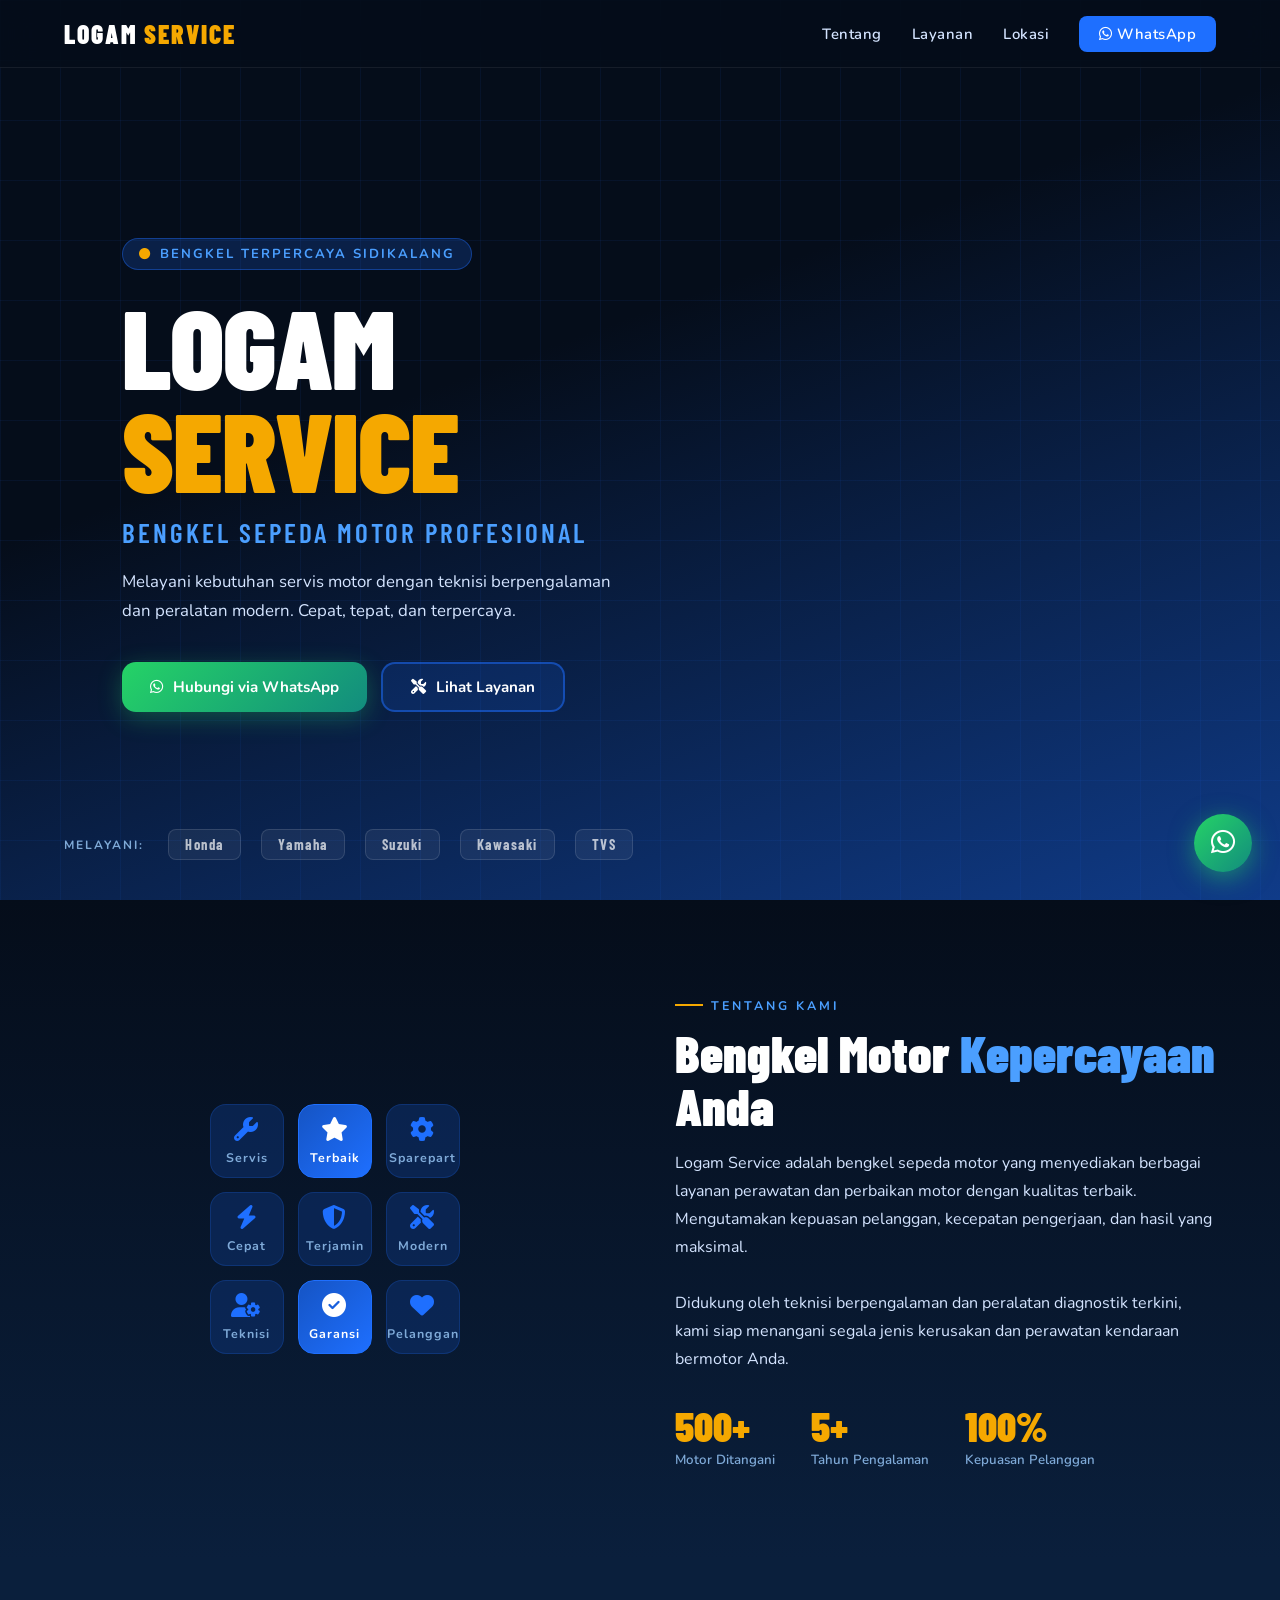
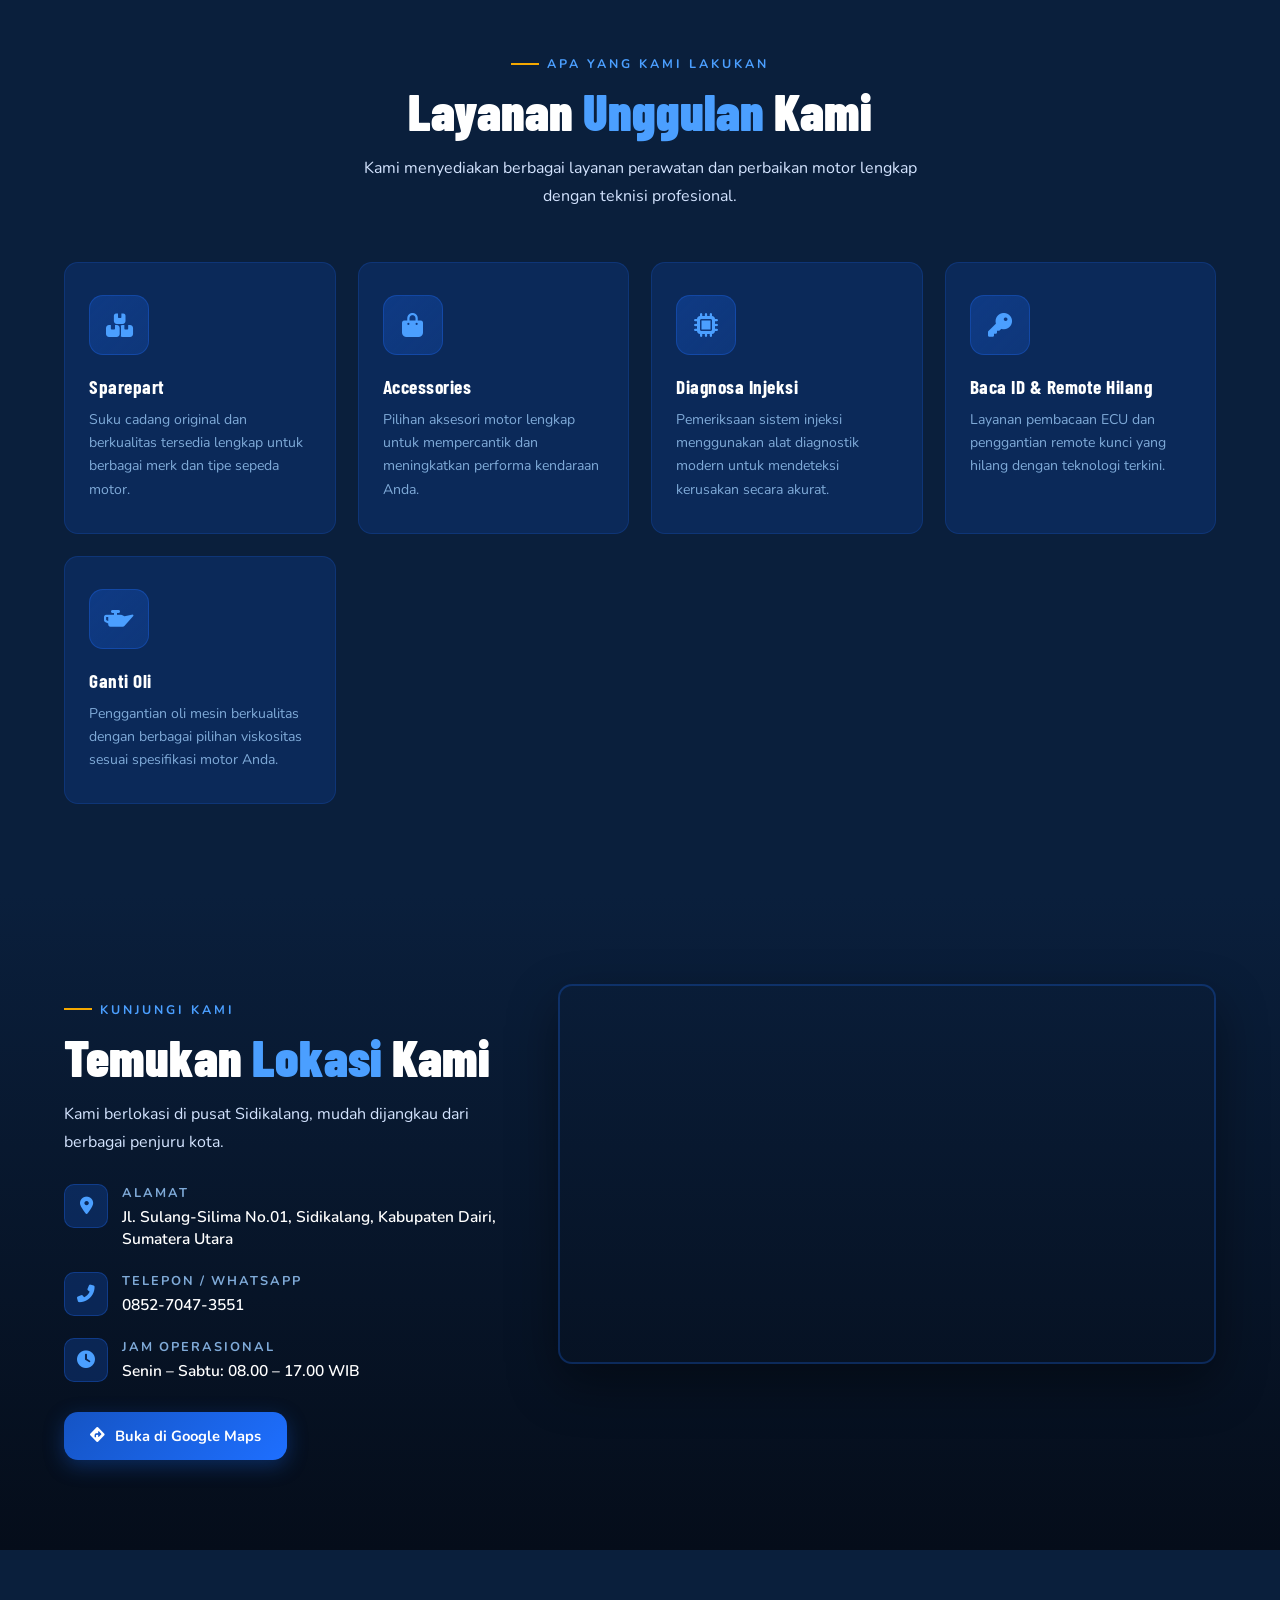
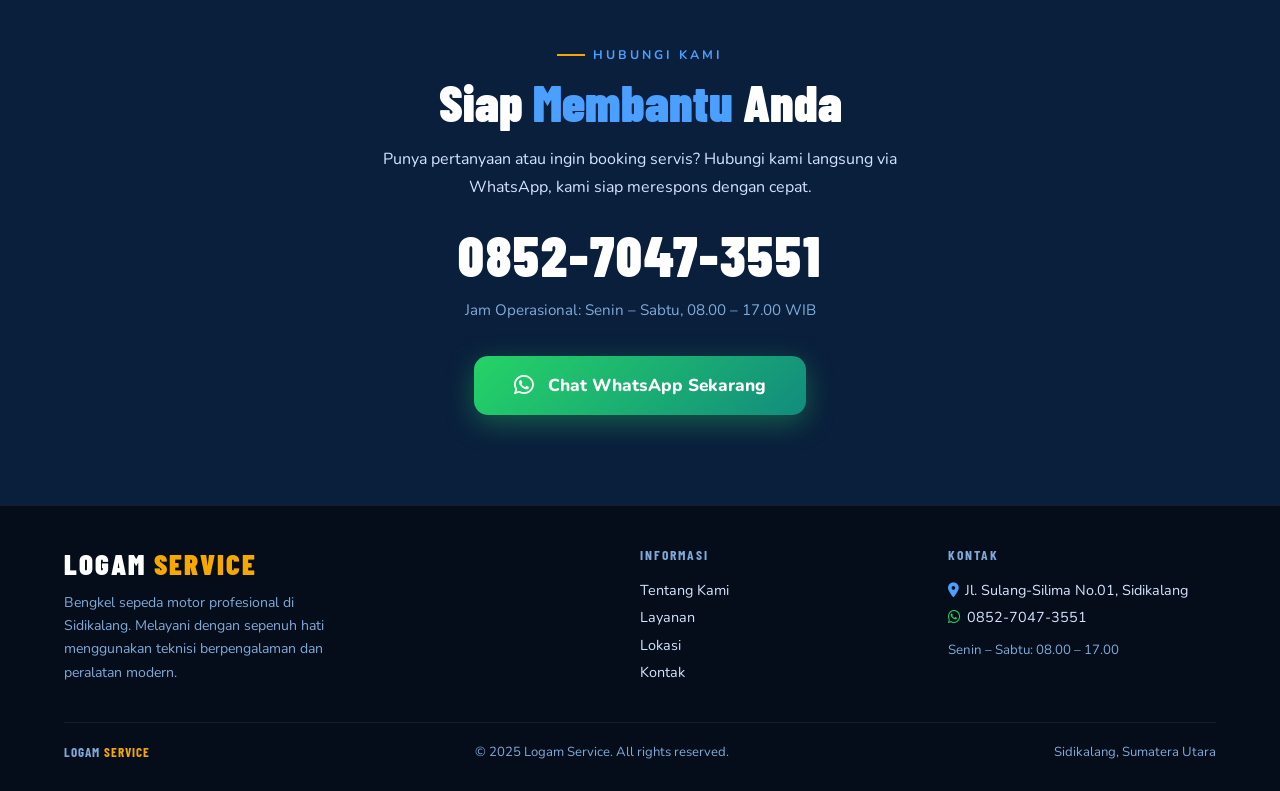
==== logam-service.html @ f6342c11 "first commit" ====
<!DOCTYPE html>
<html lang="id">
<head>
  <meta charset="UTF-8" />
  <meta name="viewport" content="width=device-width, initial-scale=1.0" />
  <title>Logam Service – Bengkel Sepeda Motor Profesional</title>
  <meta name="description" content="Logam Service – Bengkel sepeda motor profesional di Sidikalang. Melayani servis, ganti oli, diagnosa injeksi, dan lebih. Hubungi 0852-7047-3551." />
  <link rel="preconnect" href="https://fonts.googleapis.com" />
  <link href="https://fonts.googleapis.com/css2?family=Barlow+Condensed:wght@400;600;700;900&family=Nunito:wght@400;500;600;700&display=swap" rel="stylesheet" />
  <link rel="stylesheet" href="https://cdnjs.cloudflare.com/ajax/libs/font-awesome/6.5.0/css/all.min.css" />
  <style>
    :root {
      --blue-darkest: #050d1a;
      --blue-dark:    #0a1f3c;
      --blue-mid:     #0d3272;
      --blue-core:    #1554c4;
      --blue-vivid:   #1e6fff;
      --blue-light:   #4b9fff;
      --blue-pale:    #d0e8ff;
      --accent:       #f5a800;
      --white:        #ffffff;
      --text-body:    #d4e4ff;
      --text-muted:   #7faad8;
      --card-bg:      rgba(13,50,114,0.55);
      --radius:       14px;
      --trans:        0.35s cubic-bezier(.4,0,.2,1);
    }

    *, *::before, *::after { box-sizing: border-box; margin: 0; padding: 0; }

    html { scroll-behavior: smooth; }

    body {
      font-family: 'Nunito', sans-serif;
      background: var(--blue-darkest);
      color: var(--white);
      overflow-x: hidden;
    }

    /* ── LOADING ── */
    #loader {
      position: fixed; inset: 0; z-index: 9999;
      background: var(--blue-darkest);
      display: flex; flex-direction: column; align-items: center; justify-content: center;
      gap: 18px;
      transition: opacity .5s ease, visibility .5s ease;
    }
    #loader.hidden { opacity: 0; visibility: hidden; }
    .loader-logo {
      font-family: 'Barlow Condensed', sans-serif;
      font-size: 2.4rem; font-weight: 900;
      letter-spacing: 4px;
      color: var(--white);
    }
    .loader-logo span { color: var(--accent); }
    .loader-bar {
      width: 200px; height: 3px;
      background: rgba(255,255,255,.15);
      border-radius: 99px;
      overflow: hidden;
    }
    .loader-fill {
      height: 100%;
      background: linear-gradient(90deg, var(--blue-vivid), var(--accent));
      border-radius: 99px;
      animation: load 1.4s ease forwards;
    }
    @keyframes load { from { width: 0; } to { width: 100%; } }

    /* ── NAVBAR ── */
    nav {
      position: fixed; top: 0; left: 0; right: 0; z-index: 900;
      padding: 0 5%;
      display: flex; align-items: center; justify-content: space-between;
      height: 68px;
      background: rgba(5,13,26,.85);
      backdrop-filter: blur(16px);
      border-bottom: 1px solid rgba(255,255,255,.07);
      transition: background var(--trans);
    }
    .nav-brand {
      font-family: 'Barlow Condensed', sans-serif;
      font-size: 1.6rem; font-weight: 900;
      letter-spacing: 2px;
      color: var(--white);
      text-decoration: none;
    }
    .nav-brand span { color: var(--accent); }
    .nav-links { display: flex; gap: 30px; list-style: none; }
    .nav-links a {
      color: var(--text-body);
      text-decoration: none;
      font-weight: 600;
      font-size: .93rem;
      letter-spacing: .5px;
      transition: color var(--trans);
      position: relative;
    }
    .nav-links a::after {
      content: '';
      position: absolute; bottom: -4px; left: 0; right: 0;
      height: 2px;
      background: var(--accent);
      transform: scaleX(0);
      transform-origin: left;
      transition: transform var(--trans);
    }
    .nav-links a:hover { color: var(--white); }
    .nav-links a:hover::after { transform: scaleX(1); }
    .nav-cta {
      background: var(--blue-vivid);
      color: var(--white) !important;
      padding: 8px 20px;
      border-radius: 8px;
      transition: background var(--trans), transform var(--trans) !important;
    }
    .nav-cta:hover { background: var(--blue-light) !important; transform: translateY(-2px); }
    .nav-cta::after { display: none !important; }
    .hamburger {
      display: none;
      background: none; border: none;
      color: var(--white); font-size: 1.4rem; cursor: pointer;
    }
    .mobile-menu {
      display: none;
      position: fixed; inset: 68px 0 0 0; z-index: 800;
      background: rgba(5,13,26,.97);
      flex-direction: column; align-items: center; justify-content: center;
      gap: 32px;
    }
    .mobile-menu.open { display: flex; }
    .mobile-menu a {
      color: var(--white); text-decoration: none;
      font-size: 1.4rem; font-weight: 700;
      font-family: 'Barlow Condensed', sans-serif;
      letter-spacing: 2px;
      transition: color var(--trans);
    }
    .mobile-menu a:hover { color: var(--accent); }

    /* ── HERO ── */
    #hero {
      min-height: 100vh;
      position: relative;
      display: flex; align-items: center;
      overflow: hidden;
    }
    .hero-bg {
      position: absolute; inset: 0;
      background:
        linear-gradient(160deg, rgba(5,13,26,.92) 40%, rgba(21,84,196,.65) 100%),
        url('https://images.unsplash.com/photo-1558618666-fcd25c85cd64?w=1600&auto=format&fit=crop') center/cover no-repeat;
    }
    .hero-grid {
      position: absolute; inset: 0;
      background-image:
        linear-gradient(rgba(30,111,255,.07) 1px, transparent 1px),
        linear-gradient(90deg, rgba(30,111,255,.07) 1px, transparent 1px);
      background-size: 60px 60px;
    }
    .hero-content {
      position: relative; z-index: 2;
      max-width: 740px;
      padding: 130px 5% 80px;
      animation: fadeUp .9s ease forwards;
    }
    .hero-badge {
      display: inline-flex; align-items: center; gap: 8px;
      background: rgba(30,111,255,.2);
      border: 1px solid rgba(30,111,255,.4);
      padding: 6px 16px; border-radius: 99px;
      font-size: .82rem; font-weight: 700;
      letter-spacing: 2px; text-transform: uppercase;
      color: var(--blue-light);
      margin-bottom: 24px;
    }
    .hero-badge i { font-size: .7rem; color: var(--accent); }
    h1 {
      font-family: 'Barlow Condensed', sans-serif;
      font-size: clamp(3.5rem, 9vw, 7rem);
      font-weight: 900;
      line-height: .92;
      letter-spacing: -1px;
      margin-bottom: 16px;
    }
    h1 span { color: var(--accent); }
    .hero-sub {
      font-family: 'Barlow Condensed', sans-serif;
      font-size: clamp(1.2rem, 3vw, 1.7rem);
      font-weight: 600;
      color: var(--blue-light);
      letter-spacing: 3px;
      text-transform: uppercase;
      margin-bottom: 20px;
    }
    .hero-desc {
      font-size: 1.05rem;
      color: var(--text-body);
      line-height: 1.7;
      max-width: 520px;
      margin-bottom: 36px;
    }
    .hero-btns { display: flex; gap: 14px; flex-wrap: wrap; }
    .btn-wa {
      display: inline-flex; align-items: center; gap: 10px;
      background: linear-gradient(135deg, #25d366, #128c7e);
      color: var(--white);
      padding: 15px 28px;
      border-radius: var(--radius);
      font-weight: 700; font-size: .95rem;
      text-decoration: none;
      transition: transform var(--trans), box-shadow var(--trans);
      box-shadow: 0 6px 24px rgba(37,211,102,.3);
    }
    .btn-wa:hover { transform: translateY(-3px); box-shadow: 0 10px 30px rgba(37,211,102,.45); }
    .btn-outline {
      display: inline-flex; align-items: center; gap: 10px;
      background: rgba(30,111,255,.15);
      border: 2px solid rgba(30,111,255,.5);
      color: var(--white);
      padding: 13px 28px;
      border-radius: var(--radius);
      font-weight: 700; font-size: .95rem;
      text-decoration: none;
      transition: background var(--trans), border-color var(--trans), transform var(--trans);
    }
    .btn-outline:hover { background: rgba(30,111,255,.3); border-color: var(--blue-vivid); transform: translateY(-3px); }

    /* Brand logos strip */
    .brand-strip {
      position: absolute; bottom: 40px; left: 5%; right: 5%;
      display: flex; align-items: center; gap: 24px;
      z-index: 2;
      flex-wrap: wrap;
    }
    .brand-label {
      font-size: .75rem; font-weight: 700; letter-spacing: 2px;
      color: var(--text-muted); text-transform: uppercase;
    }
    .brand-logos { display: flex; align-items: center; gap: 20px; flex-wrap: wrap; }
    .brand-tag {
      background: rgba(255,255,255,.06);
      border: 1px solid rgba(255,255,255,.12);
      padding: 6px 16px;
      border-radius: 8px;
      font-family: 'Barlow Condensed', sans-serif;
      font-size: .9rem; font-weight: 700;
      letter-spacing: 1.5px;
      color: rgba(255,255,255,.7);
      transition: background var(--trans), color var(--trans);
    }
    .brand-tag:hover { background: rgba(30,111,255,.25); color: var(--white); }

    /* ── SECTIONS COMMON ── */
    section { padding: 90px 5%; }
    .section-label {
      display: inline-flex; align-items: center; gap: 8px;
      color: var(--blue-light);
      font-size: .78rem; font-weight: 700;
      letter-spacing: 3px; text-transform: uppercase;
      margin-bottom: 12px;
    }
    .section-label::before {
      content: '';
      display: block; width: 28px; height: 2px;
      background: var(--accent);
    }
    .section-title {
      font-family: 'Barlow Condensed', sans-serif;
      font-size: clamp(2rem, 5vw, 3.2rem);
      font-weight: 900;
      line-height: 1.05;
      margin-bottom: 16px;
    }
    .section-title span { color: var(--blue-light); }
    .section-desc {
      color: var(--text-body);
      font-size: 1rem;
      line-height: 1.75;
      max-width: 560px;
    }

    /* ── TENTANG KAMI ── */
    #tentang {
      background: linear-gradient(180deg, var(--blue-darkest) 0%, var(--blue-dark) 100%);
    }
    .tentang-inner {
      display: grid;
      grid-template-columns: 1fr 1fr;
      gap: 70px;
      align-items: center;
    }
    .tentang-visual {
      position: relative;
      display: flex; align-items: center; justify-content: center;
    }
    .tentang-hexgrid {
      display: grid; grid-template-columns: repeat(3, 1fr); gap: 14px;
    }
    .hex-cell {
      aspect-ratio: 1;
      border-radius: 16px;
      background: var(--card-bg);
      border: 1px solid rgba(30,111,255,.2);
      display: flex; flex-direction: column; align-items: center; justify-content: center;
      gap: 8px;
      font-size: .78rem; font-weight: 700;
      color: var(--text-muted);
      letter-spacing: 1px;
      transition: background var(--trans), border-color var(--trans), transform var(--trans);
      cursor: default;
    }
    .hex-cell i { font-size: 1.5rem; color: var(--blue-vivid); }
    .hex-cell:hover { background: rgba(21,84,196,.35); border-color: var(--blue-vivid); transform: scale(1.05); }
    .hex-cell.accent-cell { background: linear-gradient(135deg, var(--blue-core), var(--blue-vivid)); border-color: var(--blue-vivid); }
    .hex-cell.accent-cell i { color: var(--white); }
    .hex-cell.accent-cell { color: var(--white); }
    .tentang-text .section-desc { margin-bottom: 28px; }
    .stat-row { display: flex; gap: 36px; flex-wrap: wrap; margin-top: 32px; }
    .stat-box { text-align: left; }
    .stat-num {
      font-family: 'Barlow Condensed', sans-serif;
      font-size: 2.6rem; font-weight: 900;
      color: var(--accent);
      line-height: 1;
    }
    .stat-lbl { font-size: .83rem; color: var(--text-muted); font-weight: 600; margin-top: 4px; }

    /* ── LAYANAN ── */
    #layanan {
      background: var(--blue-dark);
    }
    .layanan-header { text-align: center; margin-bottom: 52px; }
    .layanan-header .section-label { justify-content: center; }
    .layanan-header .section-desc { margin: 0 auto; text-align: center; }
    .layanan-grid {
      display: grid;
      grid-template-columns: repeat(auto-fit, minmax(220px, 1fr));
      gap: 22px;
    }
    .service-card {
      background: var(--card-bg);
      border: 1px solid rgba(30,111,255,.18);
      border-radius: var(--radius);
      padding: 32px 24px;
      transition: transform var(--trans), border-color var(--trans), box-shadow var(--trans);
      position: relative;
      overflow: hidden;
    }
    .service-card::before {
      content: '';
      position: absolute; top: 0; left: 0; right: 0;
      height: 3px;
      background: linear-gradient(90deg, var(--blue-vivid), var(--accent));
      transform: scaleX(0);
      transform-origin: left;
      transition: transform var(--trans);
    }
    .service-card:hover { transform: translateY(-6px); border-color: rgba(30,111,255,.5); box-shadow: 0 20px 50px rgba(0,0,0,.4); }
    .service-card:hover::before { transform: scaleX(1); }
    .service-icon {
      width: 60px; height: 60px;
      background: linear-gradient(135deg, rgba(21,84,196,.4), rgba(30,111,255,.2));
      border: 1px solid rgba(30,111,255,.3);
      border-radius: 14px;
      display: flex; align-items: center; justify-content: center;
      font-size: 1.5rem;
      color: var(--blue-light);
      margin-bottom: 20px;
      transition: background var(--trans);
    }
    .service-card:hover .service-icon { background: linear-gradient(135deg, var(--blue-core), var(--blue-vivid)); color: var(--white); }
    .service-title {
      font-family: 'Barlow Condensed', sans-serif;
      font-size: 1.2rem; font-weight: 700;
      letter-spacing: .5px;
      margin-bottom: 10px;
    }
    .service-desc { font-size: .88rem; color: var(--text-muted); line-height: 1.65; }

    /* ── LOKASI ── */
    #lokasi {
      background: linear-gradient(180deg, var(--blue-dark) 0%, var(--blue-darkest) 100%);
    }
    .lokasi-inner {
      display: grid;
      grid-template-columns: 1fr 1.5fr;
      gap: 56px;
      align-items: start;
    }
    .lokasi-info { padding-top: 10px; }
    .lokasi-info .section-desc { margin-bottom: 28px; }
    .info-row {
      display: flex; align-items: flex-start; gap: 14px;
      margin-bottom: 22px;
    }
    .info-icon {
      width: 44px; height: 44px; flex-shrink: 0;
      background: rgba(21,84,196,.3);
      border: 1px solid rgba(30,111,255,.3);
      border-radius: 10px;
      display: flex; align-items: center; justify-content: center;
      color: var(--blue-light); font-size: 1.1rem;
    }
    .info-text strong { display: block; font-size: .8rem; letter-spacing: 2px; text-transform: uppercase; color: var(--text-muted); margin-bottom: 4px; }
    .info-text span { font-size: .97rem; color: var(--white); font-weight: 600; }
    .btn-maps {
      display: inline-flex; align-items: center; gap: 10px;
      background: linear-gradient(135deg, var(--blue-core), var(--blue-vivid));
      color: var(--white);
      padding: 14px 26px;
      border-radius: var(--radius);
      font-weight: 700; font-size: .92rem;
      text-decoration: none;
      transition: transform var(--trans), box-shadow var(--trans);
      margin-top: 8px;
      box-shadow: 0 6px 20px rgba(21,84,196,.4);
    }
    .btn-maps:hover { transform: translateY(-3px); box-shadow: 0 12px 28px rgba(21,84,196,.55); }
    .map-container {
      border-radius: var(--radius);
      overflow: hidden;
      border: 2px solid rgba(30,111,255,.25);
      box-shadow: 0 20px 50px rgba(0,0,0,.4);
      height: 380px;
    }
    .map-container iframe { width: 100%; height: 100%; border: none; display: block; }

    /* ── KONTAK ── */
    #kontak {
      background: var(--blue-dark);
      text-align: center;
    }
    .kontak-box {
      max-width: 560px;
      margin: 0 auto;
    }
    .kontak-box .section-label { justify-content: center; }
    .kontak-phone {
      font-family: 'Barlow Condensed', sans-serif;
      font-size: clamp(2rem, 6vw, 3.5rem);
      font-weight: 900;
      color: var(--white);
      margin: 20px 0 12px;
      letter-spacing: 2px;
    }
    .kontak-note { color: var(--text-muted); font-size: .95rem; margin-bottom: 36px; }
    .btn-wa-big {
      display: inline-flex; align-items: center; gap: 14px;
      background: linear-gradient(135deg, #25d366, #128c7e);
      color: var(--white);
      padding: 18px 40px;
      border-radius: var(--radius);
      font-weight: 800; font-size: 1.08rem;
      text-decoration: none;
      transition: transform var(--trans), box-shadow var(--trans);
      box-shadow: 0 8px 28px rgba(37,211,102,.35);
    }
    .btn-wa-big i { font-size: 1.4rem; }
    .btn-wa-big:hover { transform: translateY(-4px) scale(1.02); box-shadow: 0 14px 36px rgba(37,211,102,.5); }

    /* ── FOOTER ── */
    footer {
      background: var(--blue-darkest);
      border-top: 1px solid rgba(255,255,255,.07);
      padding: 40px 5% 30px;
    }
    .footer-inner {
      display: grid; grid-template-columns: 2fr 1fr 1fr;
      gap: 40px; margin-bottom: 36px;
    }
    .footer-brand {
      font-family: 'Barlow Condensed', sans-serif;
      font-size: 1.8rem; font-weight: 900;
      letter-spacing: 2px;
      margin-bottom: 10px;
    }
    .footer-brand span { color: var(--accent); }
    .footer-tagline { color: var(--text-muted); font-size: .88rem; line-height: 1.65; max-width: 280px; }
    .footer-col h4 {
      font-family: 'Barlow Condensed', sans-serif;
      font-size: .85rem; font-weight: 700;
      letter-spacing: 2px; text-transform: uppercase;
      color: var(--text-muted);
      margin-bottom: 14px;
    }
    .footer-col p, .footer-col a {
      color: var(--text-body); font-size: .9rem;
      line-height: 1.9; text-decoration: none;
      display: block;
      transition: color var(--trans);
    }
    .footer-col a:hover { color: var(--blue-light); }
    .footer-bottom {
      border-top: 1px solid rgba(255,255,255,.07);
      padding-top: 20px;
      display: flex; justify-content: space-between; align-items: center;
      flex-wrap: wrap; gap: 12px;
      font-size: .82rem;
      color: var(--text-muted);
    }
    .footer-bottom-brand {
      font-family: 'Barlow Condensed', sans-serif;
      font-weight: 700; letter-spacing: 1px;
    }
    .footer-bottom-brand span { color: var(--accent); }

    /* ── FLOATING WA ── */
    .float-wa {
      position: fixed; bottom: 28px; right: 28px; z-index: 999;
      width: 58px; height: 58px;
      background: linear-gradient(135deg, #25d366, #128c7e);
      border-radius: 50%;
      display: flex; align-items: center; justify-content: center;
      font-size: 1.7rem; color: var(--white);
      text-decoration: none;
      box-shadow: 0 6px 24px rgba(37,211,102,.5);
      transition: transform var(--trans), box-shadow var(--trans);
      animation: pulse 2.5s infinite;
    }
    .float-wa:hover { transform: scale(1.12); box-shadow: 0 10px 34px rgba(37,211,102,.65); animation: none; }
    @keyframes pulse {
      0%, 100% { box-shadow: 0 6px 24px rgba(37,211,102,.5); }
      50% { box-shadow: 0 6px 36px rgba(37,211,102,.8), 0 0 0 10px rgba(37,211,102,.12); }
    }

    /* ── SCROLL REVEAL ── */
    .reveal {
      opacity: 0; transform: translateY(36px);
      transition: opacity .7s ease, transform .7s ease;
    }
    .reveal.visible { opacity: 1; transform: translateY(0); }

    @keyframes fadeUp {
      from { opacity: 0; transform: translateY(40px); }
      to   { opacity: 1; transform: translateY(0); }
    }

    /* ── RESPONSIVE ── */
    @media (max-width: 900px) {
      .tentang-inner, .lokasi-inner, .footer-inner {
        grid-template-columns: 1fr;
      }
      .tentang-visual { order: -1; }
      .map-container { height: 280px; }
      .footer-inner { grid-template-columns: 1fr 1fr; }
    }
    @media (max-width: 640px) {
      .nav-links { display: none; }
      .hamburger { display: block; }
      .footer-inner { grid-template-columns: 1fr; }
      .brand-strip { bottom: 20px; }
      .hero-btns { flex-direction: column; }
      .hero-btns a { text-align: center; justify-content: center; }
      .stat-row { gap: 20px; }
      section { padding: 70px 5%; }
    }
  </style>
</head>
<body>

<!-- LOADER -->
<div id="loader">
  <div class="loader-logo">LOGAM<span>&nbsp;SERVICE</span></div>
  <div class="loader-bar"><div class="loader-fill"></div></div>
</div>

<!-- FLOATING WA -->
<a href="https://wa.me/6285270473551" class="float-wa" target="_blank" rel="noopener" aria-label="Chat WhatsApp">
  <i class="fab fa-whatsapp"></i>
</a>

<!-- NAVBAR -->
<nav id="navbar">
  <a href="#" class="nav-brand">LOGAM<span>&nbsp;SERVICE</span></a>
  <ul class="nav-links">
    <li><a href="#tentang">Tentang</a></li>
    <li><a href="#layanan">Layanan</a></li>
    <li><a href="#lokasi">Lokasi</a></li>
    <li><a href="https://wa.me/6285270473551" class="nav-cta" target="_blank"><i class="fab fa-whatsapp"></i> WhatsApp</a></li>
  </ul>
  <button class="hamburger" id="hamburger" aria-label="Menu"><i class="fas fa-bars"></i></button>
</nav>

<div class="mobile-menu" id="mobileMenu">
  <a href="#tentang"  onclick="closeMobile()">Tentang Kami</a>
  <a href="#layanan"  onclick="closeMobile()">Layanan</a>
  <a href="#lokasi"   onclick="closeMobile()">Lokasi</a>
  <a href="#kontak"   onclick="closeMobile()">Kontak</a>
  <a href="https://wa.me/6285270473551" target="_blank">WhatsApp</a>
</div>

<!-- HERO -->
<section id="hero">
  <div class="hero-bg"></div>
  <div class="hero-grid"></div>
  <div class="hero-content">
    <div class="hero-badge"><i class="fas fa-circle"></i> Bengkel Terpercaya Sidikalang</div>
    <h1>LOGAM<br /><span>SERVICE</span></h1>
    <p class="hero-sub">Bengkel Sepeda Motor Profesional</p>
    <p class="hero-desc">Melayani kebutuhan servis motor dengan teknisi berpengalaman dan peralatan modern. Cepat, tepat, dan terpercaya.</p>
    <div class="hero-btns">
      <a href="https://wa.me/6285270473551" class="btn-wa" target="_blank"><i class="fab fa-whatsapp"></i> Hubungi via WhatsApp</a>
      <a href="#layanan" class="btn-outline"><i class="fas fa-tools"></i> Lihat Layanan</a>
    </div>
  </div>
  <div class="brand-strip">
    <span class="brand-label">Melayani:</span>
    <div class="brand-logos">
      <span class="brand-tag">Honda</span>
      <span class="brand-tag">Yamaha</span>
      <span class="brand-tag">Suzuki</span>
      <span class="brand-tag">Kawasaki</span>
      <span class="brand-tag">TVS</span>
    </div>
  </div>
</section>

<!-- TENTANG KAMI -->
<section id="tentang">
  <div class="tentang-inner">
    <div class="tentang-visual reveal">
      <div class="tentang-hexgrid">
        <div class="hex-cell"><i class="fas fa-wrench"></i><span>Servis</span></div>
        <div class="hex-cell accent-cell"><i class="fas fa-star"></i><span>Terbaik</span></div>
        <div class="hex-cell"><i class="fas fa-cog"></i><span>Sparepart</span></div>
        <div class="hex-cell"><i class="fas fa-bolt"></i><span>Cepat</span></div>
        <div class="hex-cell"><i class="fas fa-shield-alt"></i><span>Terjamin</span></div>
        <div class="hex-cell"><i class="fas fa-tools"></i><span>Modern</span></div>
        <div class="hex-cell"><i class="fas fa-user-cog"></i><span>Teknisi</span></div>
        <div class="hex-cell accent-cell"><i class="fas fa-check-circle"></i><span>Garansi</span></div>
        <div class="hex-cell"><i class="fas fa-heart"></i><span>Pelanggan</span></div>
      </div>
    </div>
    <div class="tentang-text reveal">
      <div class="section-label">Tentang Kami</div>
      <h2 class="section-title">Bengkel Motor <span>Kepercayaan</span> Anda</h2>
      <p class="section-desc">Logam Service adalah bengkel sepeda motor yang menyediakan berbagai layanan perawatan dan perbaikan motor dengan kualitas terbaik. Mengutamakan kepuasan pelanggan, kecepatan pengerjaan, dan hasil yang maksimal.</p>
      <p class="section-desc">Didukung oleh teknisi berpengalaman dan peralatan diagnostik terkini, kami siap menangani segala jenis kerusakan dan perawatan kendaraan bermotor Anda.</p>
      <div class="stat-row">
        <div class="stat-box">
          <div class="stat-num">500+</div>
          <div class="stat-lbl">Motor Ditangani</div>
        </div>
        <div class="stat-box">
          <div class="stat-num">5+</div>
          <div class="stat-lbl">Tahun Pengalaman</div>
        </div>
        <div class="stat-box">
          <div class="stat-num">100%</div>
          <div class="stat-lbl">Kepuasan Pelanggan</div>
        </div>
      </div>
    </div>
  </div>
</section>

<!-- LAYANAN -->
<section id="layanan">
  <div class="layanan-header reveal">
    <div class="section-label">Apa yang Kami Lakukan</div>
    <h2 class="section-title">Layanan <span>Unggulan</span> Kami</h2>
    <p class="section-desc">Kami menyediakan berbagai layanan perawatan dan perbaikan motor lengkap dengan teknisi profesional.</p>
  </div>
  <div class="layanan-grid">
    <div class="service-card reveal">
      <div class="service-icon"><i class="fas fa-boxes"></i></div>
      <h3 class="service-title">Sparepart</h3>
      <p class="service-desc">Suku cadang original dan berkualitas tersedia lengkap untuk berbagai merk dan tipe sepeda motor.</p>
    </div>
    <div class="service-card reveal">
      <div class="service-icon"><i class="fas fa-shopping-bag"></i></div>
      <h3 class="service-title">Accessories</h3>
      <p class="service-desc">Pilihan aksesori motor lengkap untuk mempercantik dan meningkatkan performa kendaraan Anda.</p>
    </div>
    <div class="service-card reveal">
      <div class="service-icon"><i class="fas fa-microchip"></i></div>
      <h3 class="service-title">Diagnosa Injeksi</h3>
      <p class="service-desc">Pemeriksaan sistem injeksi menggunakan alat diagnostik modern untuk mendeteksi kerusakan secara akurat.</p>
    </div>
    <div class="service-card reveal">
      <div class="service-icon"><i class="fas fa-key"></i></div>
      <h3 class="service-title">Baca ID & Remote Hilang</h3>
      <p class="service-desc">Layanan pembacaan ECU dan penggantian remote kunci yang hilang dengan teknologi terkini.</p>
    </div>
    <div class="service-card reveal">
      <div class="service-icon"><i class="fas fa-oil-can"></i></div>
      <h3 class="service-title">Ganti Oli</h3>
      <p class="service-desc">Penggantian oli mesin berkualitas dengan berbagai pilihan viskositas sesuai spesifikasi motor Anda.</p>
    </div>
  </div>
</section>

<!-- LOKASI -->
<section id="lokasi">
  <div class="lokasi-inner">
    <div class="lokasi-info reveal">
      <div class="section-label">Kunjungi Kami</div>
      <h2 class="section-title">Temukan <span>Lokasi</span> Kami</h2>
      <p class="section-desc">Kami berlokasi di pusat Sidikalang, mudah dijangkau dari berbagai penjuru kota.</p>
      <div class="info-row">
        <div class="info-icon"><i class="fas fa-map-marker-alt"></i></div>
        <div class="info-text">
          <strong>Alamat</strong>
          <span>Jl. Sulang-Silima No.01, Sidikalang, Kabupaten Dairi, Sumatera Utara</span>
        </div>
      </div>
      <div class="info-row">
        <div class="info-icon"><i class="fas fa-phone-alt"></i></div>
        <div class="info-text">
          <strong>Telepon / WhatsApp</strong>
          <span>0852-7047-3551</span>
        </div>
      </div>
      <div class="info-row">
        <div class="info-icon"><i class="fas fa-clock"></i></div>
        <div class="info-text">
          <strong>Jam Operasional</strong>
          <span>Senin – Sabtu: 08.00 – 17.00 WIB</span>
        </div>
      </div>
      <a href="https://maps.app.goo.gl/xYF9aq6yqyqP7YNZA" target="_blank" class="btn-maps">
        <i class="fas fa-directions"></i> Buka di Google Maps
      </a>
    </div>
    <div class="map-container reveal">
      <iframe
        src="https://www.google.com/maps/embed?pb=!1m18!1m12!1m3!1d3983.0!2d98.38!3d2.77!2m3!1f0!2f0!3f0!3m2!1i1024!2i768!4f13.1!3m3!1m2!1s0x0%3A0x0!2zMsKwNDYnMTIuMCJOIDk4wrAyMicwOC4wIkU!5e0!3m2!1sid!2sid!4v1"
        allowfullscreen
        loading="lazy"
        referrerpolicy="no-referrer-when-downgrade"
        title="Lokasi Logam Service Sidikalang"
      ></iframe>
    </div>
  </div>
</section>

<!-- KONTAK -->
<section id="kontak">
  <div class="kontak-box reveal">
    <div class="section-label">Hubungi Kami</div>
    <h2 class="section-title">Siap <span>Membantu</span> Anda</h2>
    <p class="section-desc" style="margin:0 auto 8px;">Punya pertanyaan atau ingin booking servis? Hubungi kami langsung via WhatsApp, kami siap merespons dengan cepat.</p>
    <div class="kontak-phone">0852-7047-3551</div>
    <p class="kontak-note">Jam Operasional: Senin – Sabtu, 08.00 – 17.00 WIB</p>
    <a href="https://wa.me/6285270473551" class="btn-wa-big" target="_blank">
      <i class="fab fa-whatsapp"></i>
      Chat WhatsApp Sekarang
    </a>
  </div>
</section>

<!-- FOOTER -->
<footer>
  <div class="footer-inner">
    <div>
      <div class="footer-brand">LOGAM<span>&nbsp;SERVICE</span></div>
      <p class="footer-tagline">Bengkel sepeda motor profesional di Sidikalang. Melayani dengan sepenuh hati menggunakan teknisi berpengalaman dan peralatan modern.</p>
    </div>
    <div class="footer-col">
      <h4>Informasi</h4>
      <a href="#tentang">Tentang Kami</a>
      <a href="#layanan">Layanan</a>
      <a href="#lokasi">Lokasi</a>
      <a href="#kontak">Kontak</a>
    </div>
    <div class="footer-col">
      <h4>Kontak</h4>
      <p><i class="fas fa-map-marker-alt" style="color:var(--blue-light);margin-right:6px"></i>Jl. Sulang-Silima No.01, Sidikalang</p>
      <a href="https://wa.me/6285270473551"><i class="fab fa-whatsapp" style="color:#25d366;margin-right:6px"></i>0852-7047-3551</a>
      <p style="margin-top:6px;font-size:.83rem;color:var(--text-muted)">Senin – Sabtu: 08.00 – 17.00</p>
    </div>
  </div>
  <div class="footer-bottom">
    <div class="footer-bottom-brand">LOGAM<span>&nbsp;SERVICE</span></div>
    <div>&copy; 2025 Logam Service. All rights reserved.</div>
    <div>Sidikalang, Sumatera Utara</div>
  </div>
</footer>

<script>
  // LOADER
  window.addEventListener('load', () => {
    setTimeout(() => {
      document.getElementById('loader').classList.add('hidden');
    }, 1500);
  });

  // HAMBURGER
  const hamburger = document.getElementById('hamburger');
  const mobileMenu = document.getElementById('mobileMenu');
  hamburger.addEventListener('click', () => {
    mobileMenu.classList.toggle('open');
    hamburger.querySelector('i').className =
      mobileMenu.classList.contains('open') ? 'fas fa-times' : 'fas fa-bars';
  });
  function closeMobile() {
    mobileMenu.classList.remove('open');
    hamburger.querySelector('i').className = 'fas fa-bars';
  }

  // SCROLL REVEAL
  const reveals = document.querySelectorAll('.reveal');
  const observer = new IntersectionObserver((entries) => {
    entries.forEach((e, i) => {
      if (e.isIntersecting) {
        setTimeout(() => e.target.classList.add('visible'), i * 80);
        observer.unobserve(e.target);
      }
    });
  }, { threshold: 0.12 });
  reveals.forEach(el => observer.observe(el));
</script>
</body>
</html>
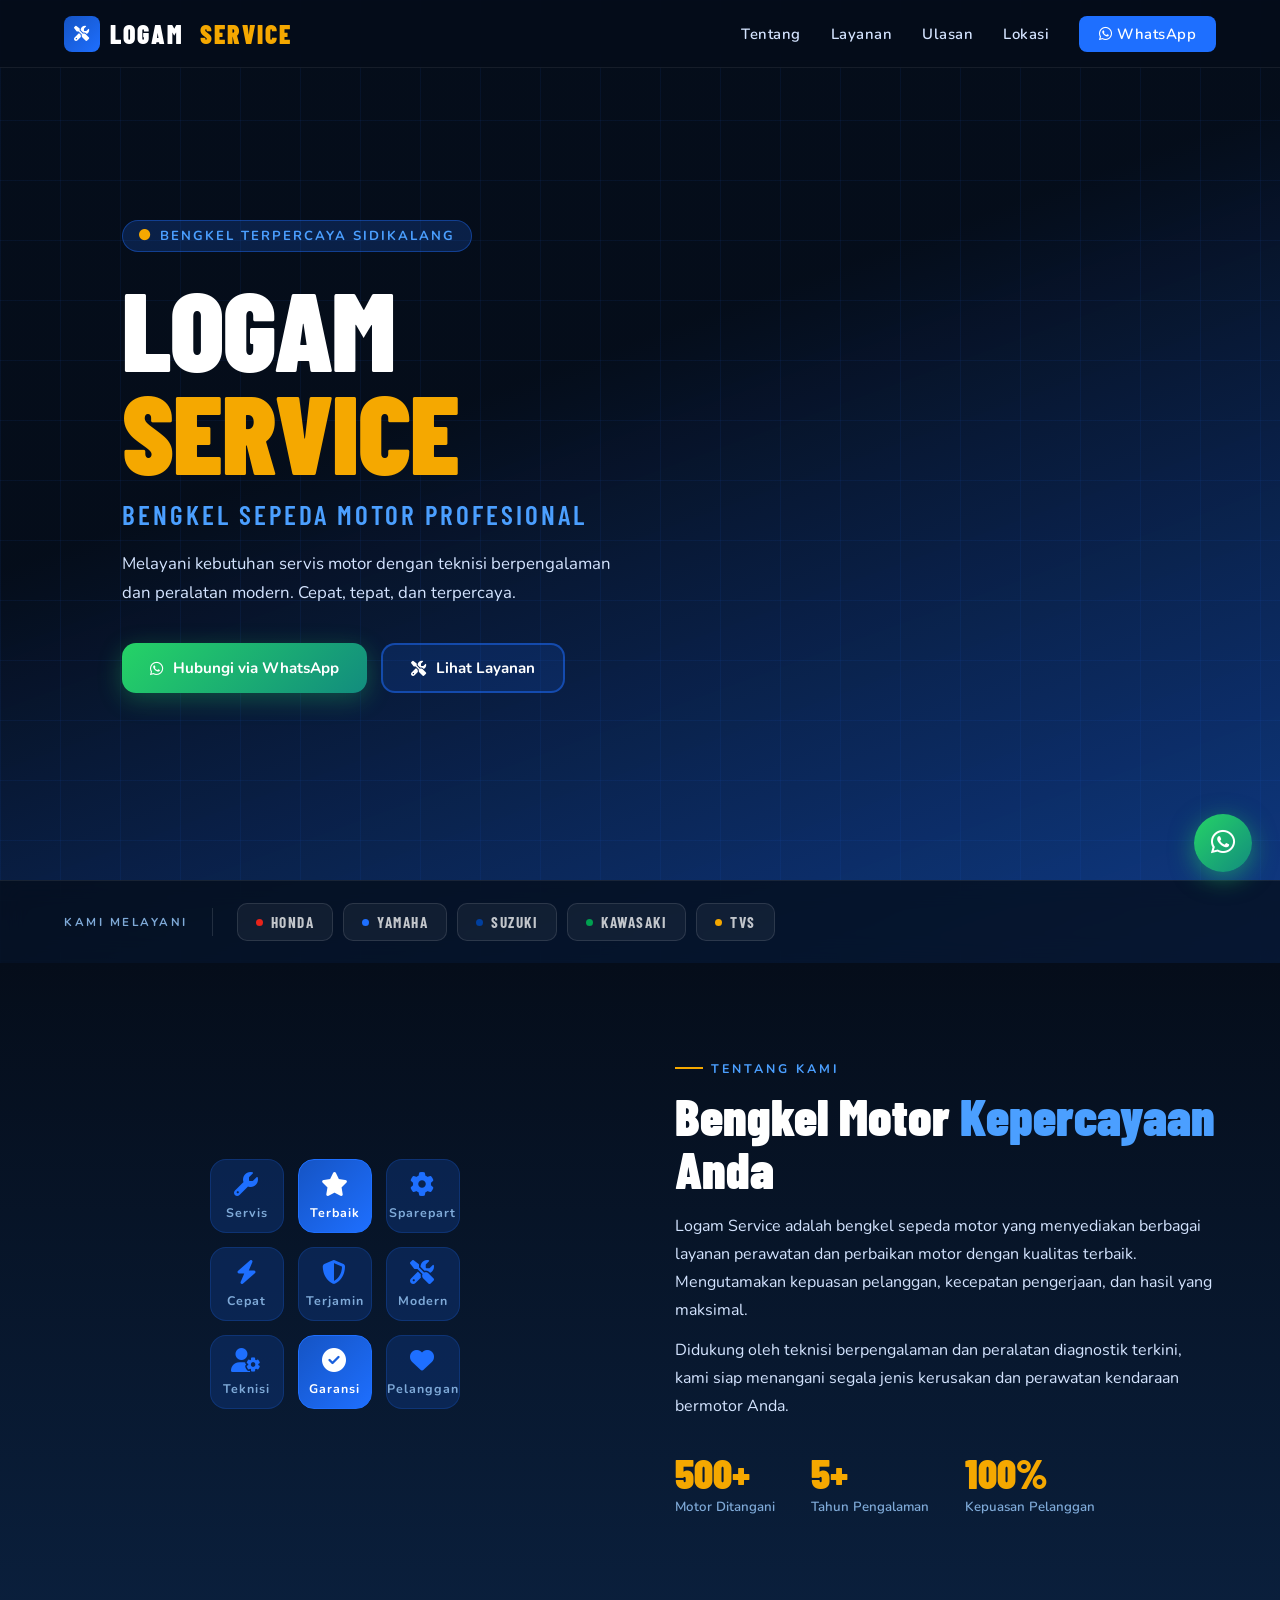
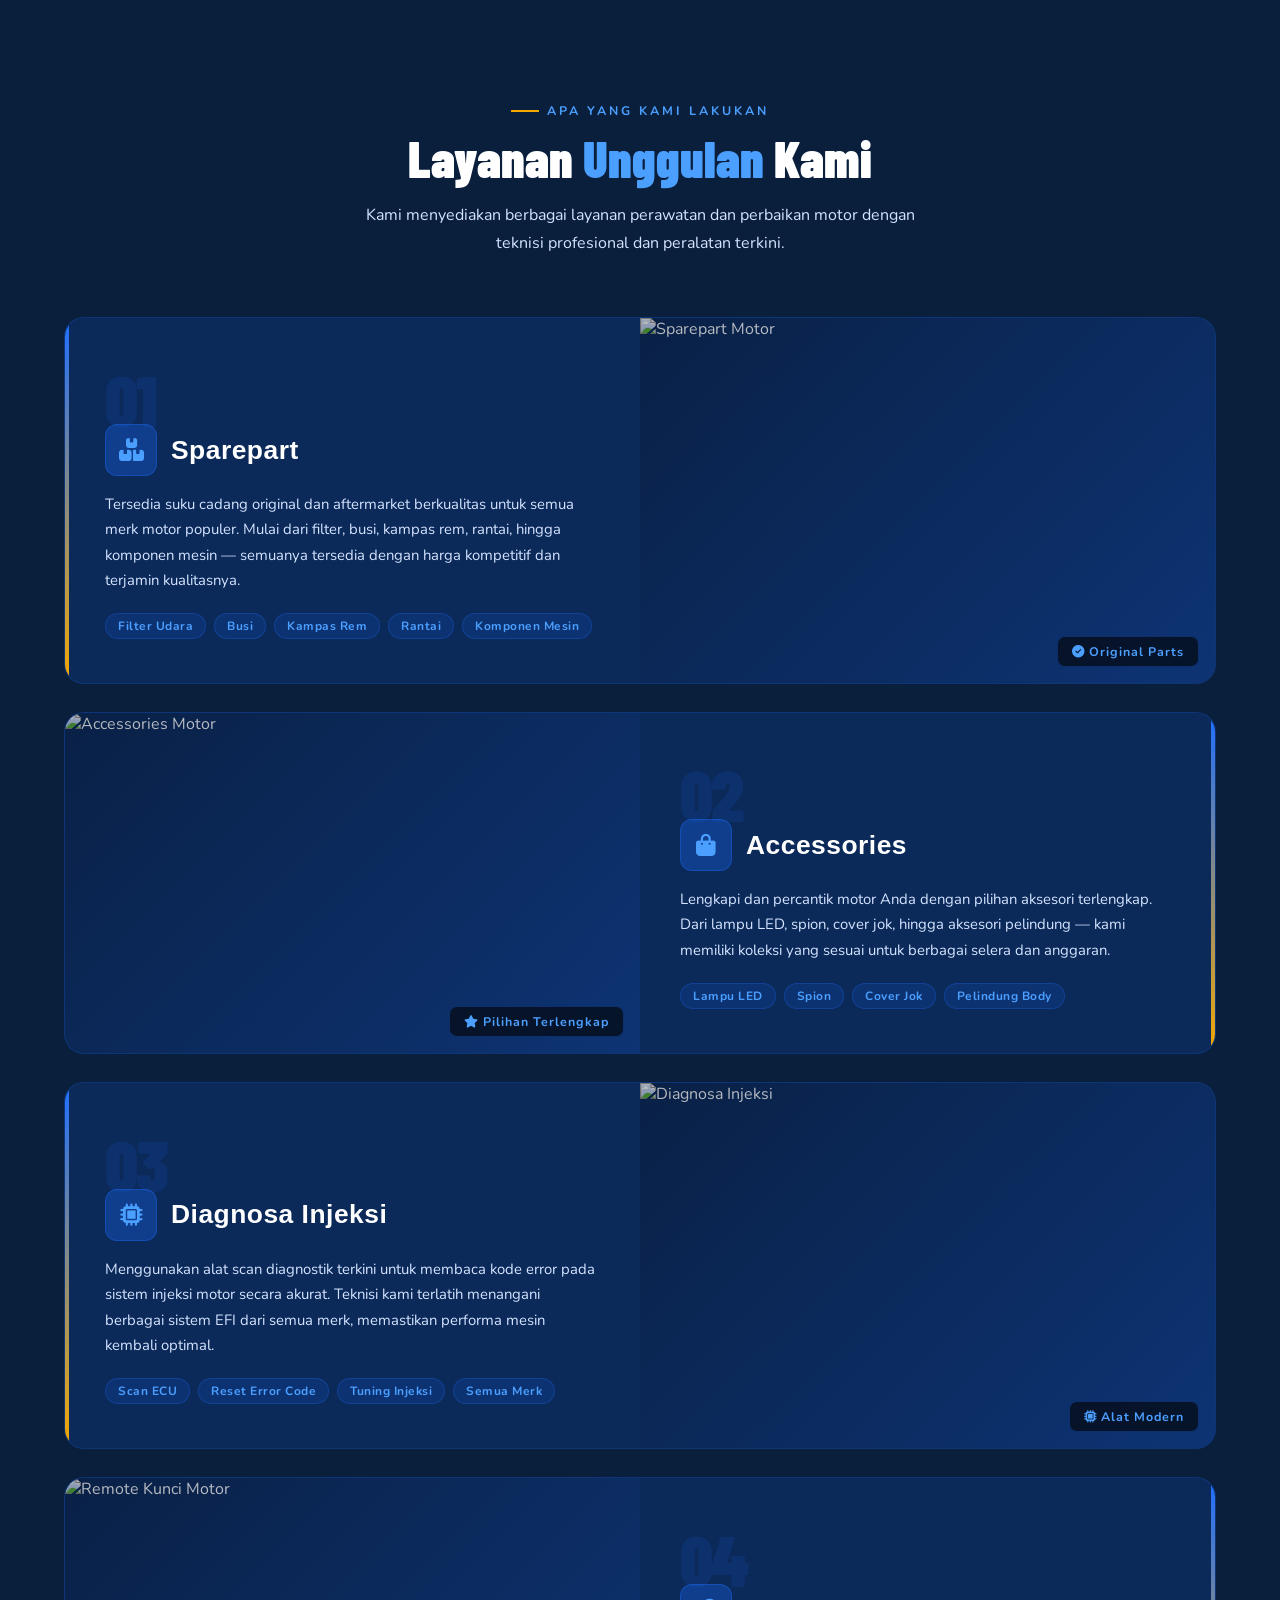
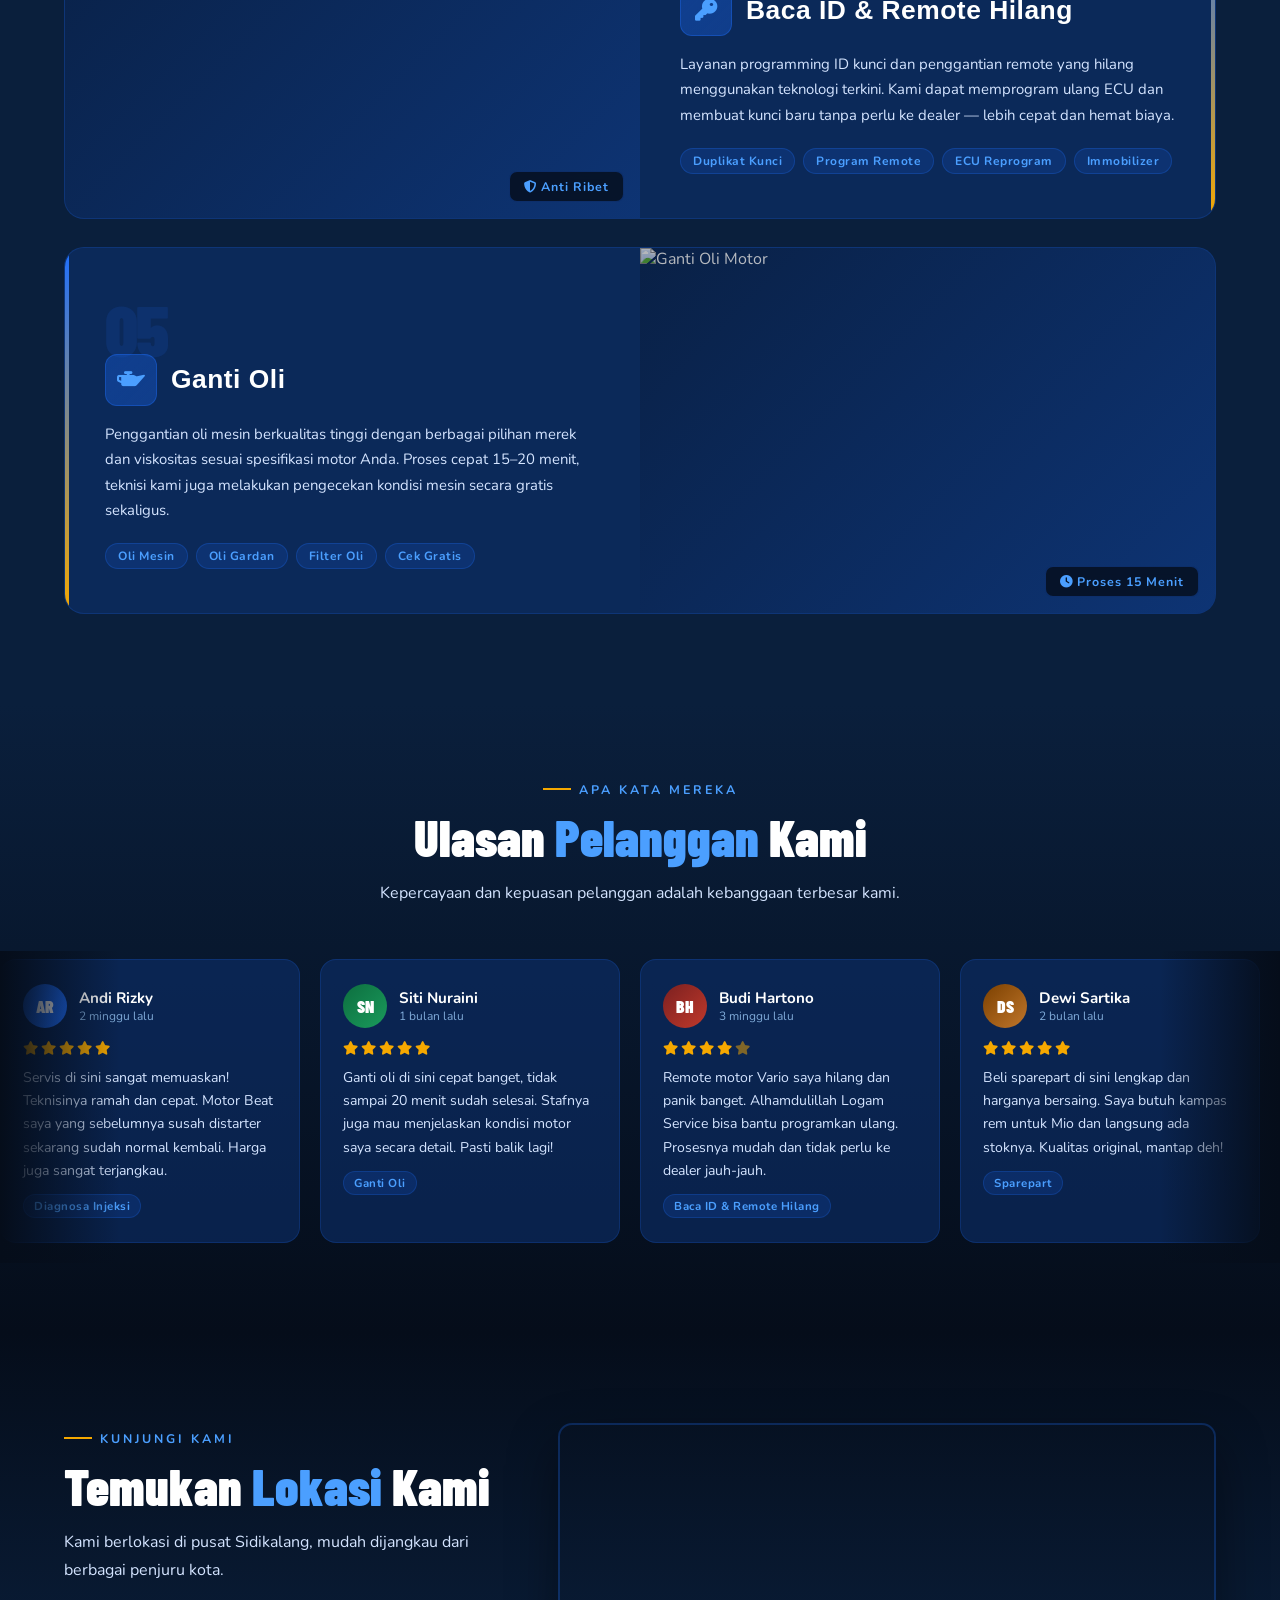
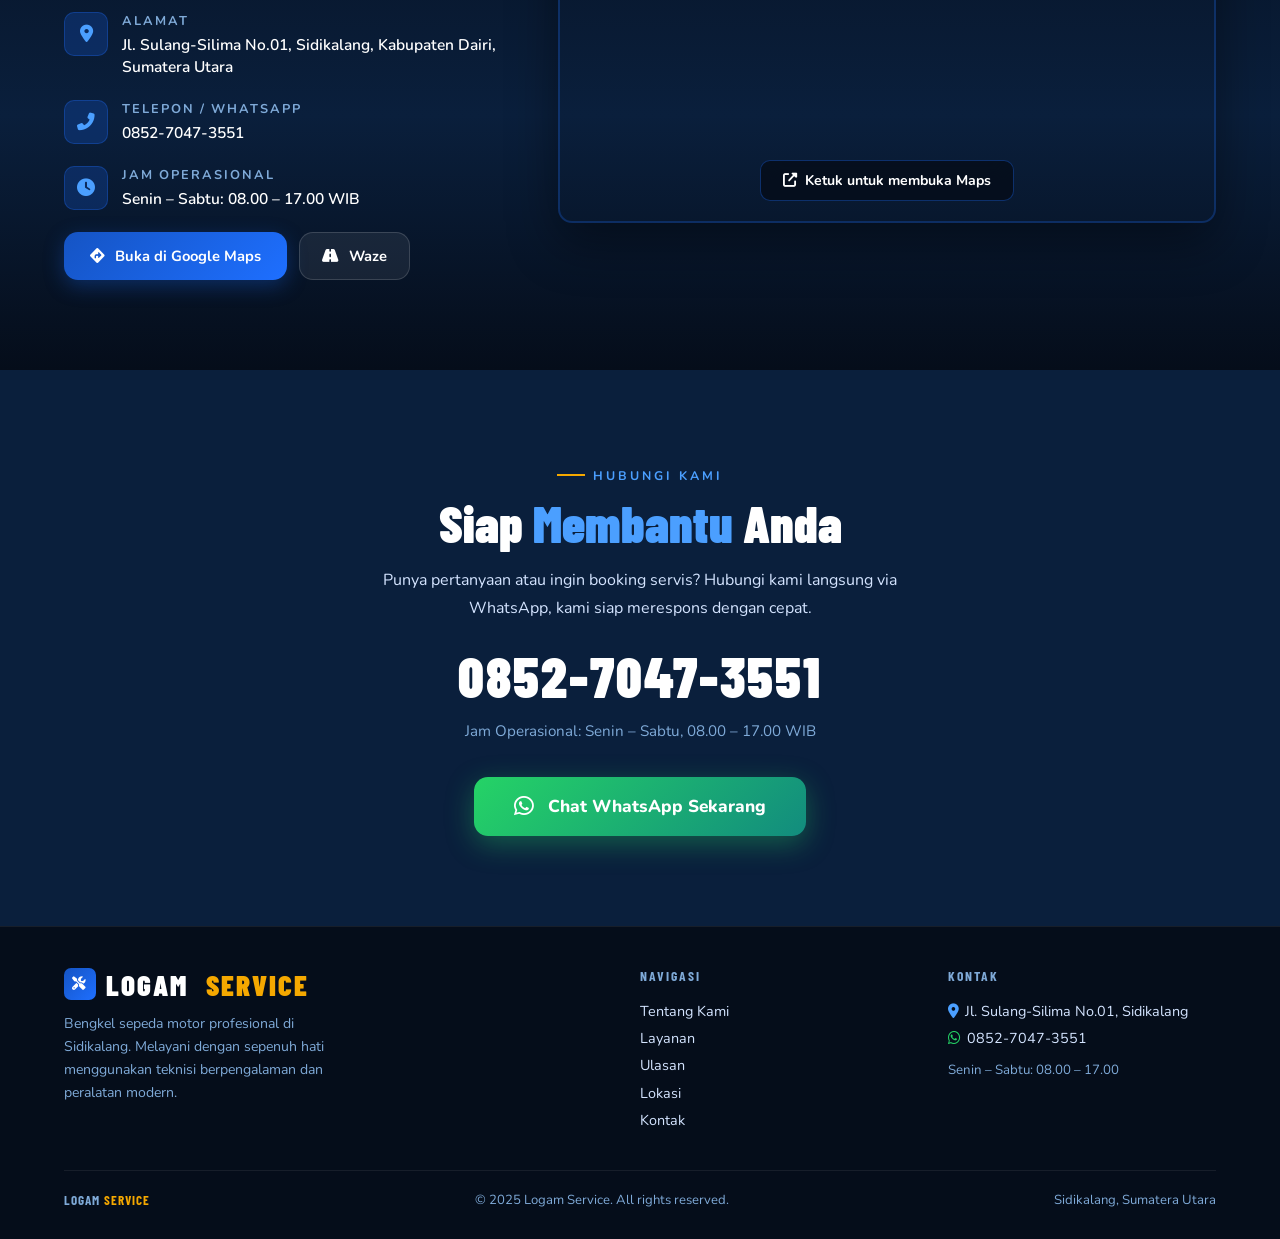
==== commit 1d711b6a: "update" ====
--- a/logam-service.html
+++ b/logam-service.html
@@ -10,587 +10,257 @@
   <link rel="stylesheet" href="https://cdnjs.cloudflare.com/ajax/libs/font-awesome/6.5.0/css/all.min.css" />
   <style>
     :root {
-      --blue-darkest: #050d1a;
-      --blue-dark:    #0a1f3c;
-      --blue-mid:     #0d3272;
-      --blue-core:    #1554c4;
-      --blue-vivid:   #1e6fff;
-      --blue-light:   #4b9fff;
-      --blue-pale:    #d0e8ff;
-      --accent:       #f5a800;
-      --white:        #ffffff;
-      --text-body:    #d4e4ff;
-      --text-muted:   #7faad8;
-      --card-bg:      rgba(13,50,114,0.55);
-      --radius:       14px;
-      --trans:        0.35s cubic-bezier(.4,0,.2,1);
+      --blue-darkest:#050d1a; --blue-dark:#0a1f3c; --blue-mid:#0d3272;
+      --blue-core:#1554c4; --blue-vivid:#1e6fff; --blue-light:#4b9fff;
+      --blue-pale:#d0e8ff; --accent:#f5a800; --white:#ffffff;
+      --text-body:#d4e4ff; --text-muted:#7faad8;
+      --card-bg:rgba(13,50,114,0.55); --radius:14px;
+      --trans:0.35s cubic-bezier(.4,0,.2,1);
     }
-
-    *, *::before, *::after { box-sizing: border-box; margin: 0; padding: 0; }
-
-    html { scroll-behavior: smooth; }
-
-    body {
-      font-family: 'Nunito', sans-serif;
-      background: var(--blue-darkest);
-      color: var(--white);
-      overflow-x: hidden;
+    *,*::before,*::after{box-sizing:border-box;margin:0;padding:0}
+    html{scroll-behavior:smooth}
+    body{font-family:'Nunito',sans-serif;background:var(--blue-darkest);color:var(--white);overflow-x:hidden}
+
+    /* LOADER */
+    #loader{position:fixed;inset:0;z-index:9999;background:var(--blue-darkest);display:flex;flex-direction:column;align-items:center;justify-content:center;gap:18px;transition:opacity .5s ease,visibility .5s ease}
+    #loader.hidden{opacity:0;visibility:hidden;pointer-events:none}
+    .loader-logo{font-family:'Barlow Condensed',sans-serif;font-size:2.4rem;font-weight:900;letter-spacing:4px}
+    .loader-logo span{color:var(--accent)}
+    .loader-bar{width:200px;height:3px;background:rgba(255,255,255,.15);border-radius:99px;overflow:hidden}
+    .loader-fill{height:100%;background:linear-gradient(90deg,var(--blue-vivid),var(--accent));border-radius:99px;animation:load 1.4s ease forwards}
+    @keyframes load{from{width:0}to{width:100%}}
+
+    /* NAV */
+    nav{position:fixed;top:0;left:0;right:0;z-index:900;padding:0 5%;display:flex;align-items:center;justify-content:space-between;height:68px;background:rgba(5,13,26,.9);backdrop-filter:blur(16px);border-bottom:1px solid rgba(255,255,255,.07)}
+    .nav-brand{font-family:'Barlow Condensed',sans-serif;font-size:1.6rem;font-weight:900;letter-spacing:2px;color:var(--white);text-decoration:none;display:flex;align-items:center;gap:10px}
+    .nav-brand-icon{width:36px;height:36px;background:linear-gradient(135deg,var(--blue-core),var(--blue-vivid));border-radius:8px;display:flex;align-items:center;justify-content:center;font-size:.95rem}
+    .nav-brand span{color:var(--accent)}
+    .nav-links{display:flex;gap:30px;list-style:none}
+    .nav-links a{color:var(--text-body);text-decoration:none;font-weight:600;font-size:.93rem;letter-spacing:.5px;transition:color var(--trans);position:relative}
+    .nav-links a::after{content:'';position:absolute;bottom:-4px;left:0;right:0;height:2px;background:var(--accent);transform:scaleX(0);transform-origin:left;transition:transform var(--trans)}
+    .nav-links a:hover{color:var(--white)}
+    .nav-links a:hover::after{transform:scaleX(1)}
+    .nav-cta{background:var(--blue-vivid)!important;color:var(--white)!important;padding:8px 20px;border-radius:8px}
+    .nav-cta:hover{background:var(--blue-light)!important}
+    .nav-cta::after{display:none!important}
+    .hamburger{display:none;background:none;border:none;color:var(--white);font-size:1.4rem;cursor:pointer}
+    .mobile-menu{display:none;position:fixed;inset:68px 0 0 0;z-index:800;background:rgba(5,13,26,.97);flex-direction:column;align-items:center;justify-content:center;gap:32px}
+    .mobile-menu.open{display:flex}
+    .mobile-menu a{color:var(--white);text-decoration:none;font-size:1.4rem;font-weight:700;font-family:'Barlow Condensed',sans-serif;letter-spacing:2px;transition:color var(--trans)}
+    .mobile-menu a:hover{color:var(--accent)}
+
+    /* HERO */
+    #hero{min-height:100vh;position:relative;display:flex;align-items:center;overflow:hidden}
+    .hero-bg{position:absolute;inset:0;background:linear-gradient(160deg,rgba(5,13,26,.93) 40%,rgba(21,84,196,.65) 100%),url('https://images.unsplash.com/photo-1558618666-fcd25c85cd64?w=1600&auto=format&fit=crop') center/cover no-repeat}
+    .hero-grid{position:absolute;inset:0;background-image:linear-gradient(rgba(30,111,255,.07) 1px,transparent 1px),linear-gradient(90deg,rgba(30,111,255,.07) 1px,transparent 1px);background-size:60px 60px}
+    .hero-content{position:relative;z-index:2;max-width:760px;padding:130px 5% 180px;animation:fadeUp .9s ease forwards}
+    .hero-badge{display:inline-flex;align-items:center;gap:8px;background:rgba(30,111,255,.2);border:1px solid rgba(30,111,255,.4);padding:6px 16px;border-radius:99px;font-size:.82rem;font-weight:700;letter-spacing:2px;text-transform:uppercase;color:var(--blue-light);margin-bottom:24px}
+    .hero-badge i{font-size:.7rem;color:var(--accent)}
+    h1{font-family:'Barlow Condensed',sans-serif;font-size:clamp(3.5rem,9vw,7rem);font-weight:900;line-height:.92;letter-spacing:-1px;margin-bottom:16px}
+    h1 span{color:var(--accent)}
+    .hero-sub{font-family:'Barlow Condensed',sans-serif;font-size:clamp(1.2rem,3vw,1.7rem);font-weight:600;color:var(--blue-light);letter-spacing:3px;text-transform:uppercase;margin-bottom:20px}
+    .hero-desc{font-size:1.05rem;color:var(--text-body);line-height:1.7;max-width:520px;margin-bottom:36px}
+    .hero-btns{display:flex;gap:14px;flex-wrap:wrap;margin-bottom:0}
+    .btn-wa{display:inline-flex;align-items:center;gap:10px;background:linear-gradient(135deg,#25d366,#128c7e);color:var(--white);padding:15px 28px;border-radius:var(--radius);font-weight:700;font-size:.95rem;text-decoration:none;transition:transform var(--trans),box-shadow var(--trans);box-shadow:0 6px 24px rgba(37,211,102,.3)}
+    .btn-wa:hover{transform:translateY(-3px);box-shadow:0 10px 30px rgba(37,211,102,.45)}
+    .btn-outline{display:inline-flex;align-items:center;gap:10px;background:rgba(30,111,255,.15);border:2px solid rgba(30,111,255,.5);color:var(--white);padding:13px 28px;border-radius:var(--radius);font-weight:700;font-size:.95rem;text-decoration:none;transition:background var(--trans),border-color var(--trans),transform var(--trans)}
+    .btn-outline:hover{background:rgba(30,111,255,.3);border-color:var(--blue-vivid);transform:translateY(-3px)}
+
+    /* BRAND STRIP */
+    .hero-brand-section{position:absolute;bottom:0;left:0;right:0;z-index:2;padding:22px 5%;background:rgba(5,13,26,.78);backdrop-filter:blur(12px);border-top:1px solid rgba(255,255,255,.08)}
+    .hero-brand-inner{display:flex;align-items:center;gap:24px;flex-wrap:wrap}
+    .hero-brand-label{font-size:.72rem;font-weight:700;letter-spacing:2.5px;color:var(--text-muted);text-transform:uppercase;white-space:nowrap}
+    .hero-brand-divider{width:1px;height:28px;background:rgba(255,255,255,.12);flex-shrink:0}
+    .brand-logos-row{display:flex;align-items:center;gap:10px;flex-wrap:wrap}
+    .brand-logo-pill{display:flex;align-items:center;gap:8px;background:rgba(255,255,255,.05);border:1px solid rgba(255,255,255,.11);padding:9px 18px;border-radius:10px;transition:background var(--trans),border-color var(--trans),transform var(--trans);cursor:default}
+    .brand-logo-pill:hover{background:rgba(30,111,255,.2);border-color:rgba(30,111,255,.4);transform:translateY(-2px)}
+    .bname{font-family:'Barlow Condensed',sans-serif;font-size:.95rem;font-weight:700;letter-spacing:1.5px;color:rgba(255,255,255,.75)}
+    .bdot{width:7px;height:7px;border-radius:50%;flex-shrink:0}
+    .bdot-red{background:#e8231a}.bdot-blue{background:#1e6fff}.bdot-navy{background:#003f9e}.bdot-green{background:#00a050}.bdot-orange{background:#f5a800}
+
+    /* SECTIONS */
+    section{padding:90px 5%}
+    .section-label{display:inline-flex;align-items:center;gap:8px;color:var(--blue-light);font-size:.78rem;font-weight:700;letter-spacing:3px;text-transform:uppercase;margin-bottom:12px}
+    .section-label::before{content:'';display:block;width:28px;height:2px;background:var(--accent)}
+    .section-title{font-family:'Barlow Condensed',sans-serif;font-size:clamp(2rem,5vw,3.2rem);font-weight:900;line-height:1.05;margin-bottom:16px}
+    .section-title span{color:var(--blue-light)}
+    .section-desc{color:var(--text-body);font-size:1rem;line-height:1.75;max-width:560px}
+
+    /* TENTANG */
+    #tentang{background:linear-gradient(180deg,var(--blue-darkest) 0%,var(--blue-dark) 100%)}
+    .tentang-inner{display:grid;grid-template-columns:1fr 1fr;gap:70px;align-items:center}
+    .tentang-visual{display:flex;align-items:center;justify-content:center}
+    .tentang-hexgrid{display:grid;grid-template-columns:repeat(3,1fr);gap:14px}
+    .hex-cell{aspect-ratio:1;border-radius:16px;background:var(--card-bg);border:1px solid rgba(30,111,255,.2);display:flex;flex-direction:column;align-items:center;justify-content:center;gap:8px;font-size:.78rem;font-weight:700;color:var(--text-muted);letter-spacing:1px;transition:background var(--trans),border-color var(--trans),transform var(--trans);cursor:default}
+    .hex-cell i{font-size:1.5rem;color:var(--blue-vivid)}
+    .hex-cell:hover{background:rgba(21,84,196,.35);border-color:var(--blue-vivid);transform:scale(1.05)}
+    .hex-cell.accent-cell{background:linear-gradient(135deg,var(--blue-core),var(--blue-vivid));border-color:var(--blue-vivid);color:var(--white)}
+    .hex-cell.accent-cell i{color:var(--white)}
+    .tentang-text .section-desc{margin-bottom:12px}
+    .stat-row{display:flex;gap:36px;flex-wrap:wrap;margin-top:32px}
+    .stat-num{font-family:'Barlow Condensed',sans-serif;font-size:2.6rem;font-weight:900;color:var(--accent);line-height:1}
+    .stat-lbl{font-size:.83rem;color:var(--text-muted);font-weight:600;margin-top:4px}
+
+    /* LAYANAN REDESIGN */
+    #layanan{background:var(--blue-dark)}
+    .layanan-header{text-align:center;margin-bottom:60px}
+    .layanan-header .section-label{justify-content:center}
+    .layanan-header .section-desc{margin:0 auto;text-align:center}
+    .service-list{display:flex;flex-direction:column;gap:28px}
+    .svc-card{display:grid;grid-template-columns:1fr 1fr;gap:0;border-radius:20px;overflow:hidden;border:1px solid rgba(30,111,255,.18);background:var(--card-bg);transition:transform var(--trans),box-shadow var(--trans),border-color var(--trans)}
+    .svc-card:hover{transform:translateY(-5px);box-shadow:0 24px 60px rgba(0,0,0,.45);border-color:rgba(30,111,255,.42)}
+    .svc-card.reverse{direction:rtl}
+    .svc-card.reverse>*{direction:ltr}
+    .svc-content{padding:44px 40px;display:flex;flex-direction:column;justify-content:center;position:relative}
+    .svc-content::before{content:'';position:absolute;top:0;left:0;width:4px;height:100%;background:linear-gradient(180deg,var(--blue-vivid),var(--accent));border-radius:4px 0 0 4px}
+    .svc-card.reverse .svc-content::before{left:auto;right:0;border-radius:0 4px 4px 0}
+    .svc-number{font-family:'Barlow Condensed',sans-serif;font-size:4.5rem;font-weight:900;color:rgba(30,111,255,.12);line-height:1;margin-bottom:-10px;letter-spacing:-2px}
+    .svc-icon-row{display:flex;align-items:center;gap:14px;margin-bottom:16px}
+    .svc-icon{width:52px;height:52px;background:linear-gradient(135deg,rgba(21,84,196,.5),rgba(30,111,255,.3));border:1px solid rgba(30,111,255,.35);border-radius:12px;display:flex;align-items:center;justify-content:center;font-size:1.4rem;color:var(--blue-light);transition:background var(--trans);flex-shrink:0}
+    .svc-card:hover .svc-icon{background:linear-gradient(135deg,var(--blue-core),var(--blue-vivid));color:var(--white)}
+    .svc-title{font-family:'Barlow Condensed',sans-serif;font-size:1.65rem;font-weight:800;letter-spacing:.5px}
+    .svc-desc{color:var(--text-body);font-size:.93rem;line-height:1.7;margin-bottom:20px}
+    .svc-tags{display:flex;gap:8px;flex-wrap:wrap}
+    .svc-tag{background:rgba(30,111,255,.15);border:1px solid rgba(30,111,255,.25);color:var(--blue-light);font-size:.75rem;font-weight:700;padding:4px 12px;border-radius:99px;letter-spacing:.5px}
+    .svc-image{position:relative;overflow:hidden;min-height:280px}
+    .svc-image img{width:100%;height:100%;object-fit:cover;transition:transform .6s ease;display:block}
+    .svc-card:hover .svc-image img{transform:scale(1.06)}
+    .svc-image-overlay{position:absolute;inset:0;background:linear-gradient(135deg,rgba(5,13,26,.3),rgba(21,84,196,.25))}
+    .svc-image-badge{position:absolute;bottom:16px;right:16px;background:rgba(5,13,26,.8);backdrop-filter:blur(8px);border:1px solid rgba(30,111,255,.3);padding:6px 14px;border-radius:8px;font-size:.78rem;font-weight:700;color:var(--blue-light);letter-spacing:1px}
+
+    /* ULASAN MARQUEE */
+    #ulasan{background:linear-gradient(180deg,var(--blue-dark) 0%,var(--blue-darkest) 100%);padding:70px 0;overflow:hidden}
+    .ulasan-header{text-align:center;padding:0 5%;margin-bottom:44px}
+    .ulasan-header .section-label{justify-content:center}
+    .marquee-wrapper{overflow:hidden;position:relative}
+    .marquee-wrapper::before,.marquee-wrapper::after{content:'';position:absolute;top:0;bottom:0;z-index:2;width:120px;pointer-events:none}
+    .marquee-wrapper::before{left:0;background:linear-gradient(90deg,var(--blue-darkest) 0%,transparent 100%)}
+    .marquee-wrapper::after{right:0;background:linear-gradient(270deg,var(--blue-darkest) 0%,transparent 100%)}
+    .marquee-track{display:flex;gap:20px;width:max-content;animation:marquee 42s linear infinite;padding:8px 0 20px}
+    .marquee-track:hover{animation-play-state:paused}
+    @keyframes marquee{from{transform:translateX(0)}to{transform:translateX(-50%)}}
+    .review-card{flex-shrink:0;width:300px;background:var(--card-bg);border:1px solid rgba(30,111,255,.18);border-radius:16px;padding:24px 22px;transition:border-color var(--trans),transform var(--trans)}
+    .review-card:hover{border-color:rgba(30,111,255,.45);transform:translateY(-4px)}
+    .review-top{display:flex;align-items:center;gap:12px;margin-bottom:14px}
+    .review-avatar{width:44px;height:44px;border-radius:50%;display:flex;align-items:center;justify-content:center;font-family:'Barlow Condensed',sans-serif;font-size:1.1rem;font-weight:900;flex-shrink:0}
+    .review-name{font-weight:700;font-size:.95rem}
+    .review-date{font-size:.75rem;color:var(--text-muted)}
+    .review-stars{display:flex;gap:3px;margin-bottom:10px}
+    .review-stars i{color:var(--accent);font-size:.85rem}
+    .review-stars i.half{opacity:.5}
+    .review-text{color:var(--text-body);font-size:.88rem;line-height:1.65}
+    .review-service-tag{margin-top:12px;display:inline-block;background:rgba(30,111,255,.15);border:1px solid rgba(30,111,255,.22);color:var(--blue-light);font-size:.72rem;font-weight:700;padding:3px 10px;border-radius:99px;letter-spacing:.5px}
+
+    /* LOKASI */
+    #lokasi{background:linear-gradient(180deg,var(--blue-darkest) 0%,var(--blue-dark) 60%,var(--blue-darkest) 100%)}
+    .lokasi-inner{display:grid;grid-template-columns:1fr 1.5fr;gap:56px;align-items:start}
+    .lokasi-info .section-desc{margin-bottom:28px}
+    .info-row{display:flex;align-items:flex-start;gap:14px;margin-bottom:22px}
+    .info-icon{width:44px;height:44px;flex-shrink:0;background:rgba(21,84,196,.3);border:1px solid rgba(30,111,255,.3);border-radius:10px;display:flex;align-items:center;justify-content:center;color:var(--blue-light);font-size:1.1rem}
+    .info-text strong{display:block;font-size:.8rem;letter-spacing:2px;text-transform:uppercase;color:var(--text-muted);margin-bottom:4px}
+    .info-text span{font-size:.97rem;color:var(--white);font-weight:600}
+    .maps-btns{display:flex;gap:12px;flex-wrap:wrap;margin-top:8px}
+    .btn-maps{display:inline-flex;align-items:center;gap:10px;background:linear-gradient(135deg,var(--blue-core),var(--blue-vivid));color:var(--white);padding:14px 26px;border-radius:var(--radius);font-weight:700;font-size:.92rem;text-decoration:none;transition:transform var(--trans),box-shadow var(--trans);box-shadow:0 6px 20px rgba(21,84,196,.4)}
+    .btn-maps:hover{transform:translateY(-3px);box-shadow:0 12px 28px rgba(21,84,196,.55)}
+    .btn-maps-alt{display:inline-flex;align-items:center;gap:10px;background:rgba(255,255,255,.07);border:1px solid rgba(255,255,255,.15);color:var(--white);padding:13px 22px;border-radius:var(--radius);font-weight:700;font-size:.92rem;text-decoration:none;transition:background var(--trans),transform var(--trans)}
+    .btn-maps-alt:hover{background:rgba(255,255,255,.14);transform:translateY(-3px)}
+    .map-container{border-radius:var(--radius);overflow:hidden;border:2px solid rgba(30,111,255,.25);box-shadow:0 20px 50px rgba(0,0,0,.4);height:400px;position:relative;cursor:pointer}
+    .map-container iframe{width:100%;height:100%;border:none;display:block}
+    .map-tap-overlay{position:absolute;inset:0;z-index:3;display:flex;align-items:flex-end;justify-content:center;padding-bottom:20px;background:transparent;text-decoration:none}
+    .map-open-btn{background:rgba(5,13,26,.85);backdrop-filter:blur(10px);border:1px solid rgba(30,111,255,.35);color:var(--white);padding:10px 22px;border-radius:10px;font-weight:700;font-size:.88rem;display:flex;align-items:center;gap:8px;transition:background var(--trans)}
+    .map-open-btn:hover{background:rgba(21,84,196,.7)}
+
+    /* KONTAK */
+    #kontak{background:var(--blue-dark);text-align:center}
+    .kontak-box{max-width:560px;margin:0 auto}
+    .kontak-box .section-label{justify-content:center}
+    .kontak-phone{font-family:'Barlow Condensed',sans-serif;font-size:clamp(2rem,6vw,3.5rem);font-weight:900;margin:20px 0 12px;letter-spacing:2px}
+    .kontak-note{color:var(--text-muted);font-size:.95rem;margin-bottom:36px}
+    .btn-wa-big{display:inline-flex;align-items:center;gap:14px;background:linear-gradient(135deg,#25d366,#128c7e);color:var(--white);padding:18px 40px;border-radius:var(--radius);font-weight:800;font-size:1.08rem;text-decoration:none;transition:transform var(--trans),box-shadow var(--trans);box-shadow:0 8px 28px rgba(37,211,102,.35)}
+    .btn-wa-big i{font-size:1.4rem}
+    .btn-wa-big:hover{transform:translateY(-4px) scale(1.02);box-shadow:0 14px 36px rgba(37,211,102,.5)}
+
+    /* FOOTER */
+    footer{background:var(--blue-darkest);border-top:1px solid rgba(255,255,255,.07);padding:40px 5% 30px}
+    .footer-inner{display:grid;grid-template-columns:2fr 1fr 1fr;gap:40px;margin-bottom:36px}
+    .footer-brand{font-family:'Barlow Condensed',sans-serif;font-size:1.8rem;font-weight:900;letter-spacing:2px;margin-bottom:10px;display:flex;align-items:center;gap:10px}
+    .footer-brand span{color:var(--accent)}
+    .footer-brand-icon{width:32px;height:32px;background:linear-gradient(135deg,var(--blue-core),var(--blue-vivid));border-radius:7px;display:flex;align-items:center;justify-content:center;font-size:.85rem}
+    .footer-tagline{color:var(--text-muted);font-size:.88rem;line-height:1.65;max-width:280px}
+    .footer-col h4{font-family:'Barlow Condensed',sans-serif;font-size:.85rem;font-weight:700;letter-spacing:2px;text-transform:uppercase;color:var(--text-muted);margin-bottom:14px}
+    .footer-col p,.footer-col a{color:var(--text-body);font-size:.9rem;line-height:1.9;text-decoration:none;display:block;transition:color var(--trans)}
+    .footer-col a:hover{color:var(--blue-light)}
+    .footer-bottom{border-top:1px solid rgba(255,255,255,.07);padding-top:20px;display:flex;justify-content:space-between;align-items:center;flex-wrap:wrap;gap:12px;font-size:.82rem;color:var(--text-muted)}
+    .footer-bottom-brand{font-family:'Barlow Condensed',sans-serif;font-weight:700;letter-spacing:1px}
+    .footer-bottom-brand span{color:var(--accent)}
+
+    /* FLOAT WA */
+    .float-wa{position:fixed;bottom:28px;right:28px;z-index:999;width:58px;height:58px;background:linear-gradient(135deg,#25d366,#128c7e);border-radius:50%;display:flex;align-items:center;justify-content:center;font-size:1.7rem;color:var(--white);text-decoration:none;box-shadow:0 6px 24px rgba(37,211,102,.5);transition:transform var(--trans);animation:pulse 2.5s infinite}
+    .float-wa:hover{transform:scale(1.12);animation:none}
+    @keyframes pulse{0%,100%{box-shadow:0 6px 24px rgba(37,211,102,.5)}50%{box-shadow:0 6px 36px rgba(37,211,102,.8),0 0 0 10px rgba(37,211,102,.12)}}
+
+    /* REVEAL */
+    .reveal{opacity:0;transform:translateY(36px);transition:opacity .7s ease,transform .7s ease}
+    .reveal.visible{opacity:1;transform:translateY(0)}
+    @keyframes fadeUp{from{opacity:0;transform:translateY(40px)}to{opacity:1;transform:translateY(0)}}
+
+    /* RESPONSIVE */
+    @media(max-width:900px){
+      .tentang-inner,.lokasi-inner,.footer-inner{grid-template-columns:1fr}
+      .svc-card,.svc-card.reverse{grid-template-columns:1fr;direction:ltr}
+      .svc-card.reverse .svc-content::before{left:0;right:auto;border-radius:4px 0 0 4px}
+      .svc-image{min-height:220px;order:-1}
+      .map-container{height:280px}
+      .footer-inner{grid-template-columns:1fr 1fr}
     }
-
-    /* ── LOADING ── */
-    #loader {
-      position: fixed; inset: 0; z-index: 9999;
-      background: var(--blue-darkest);
-      display: flex; flex-direction: column; align-items: center; justify-content: center;
-      gap: 18px;
-      transition: opacity .5s ease, visibility .5s ease;
-    }
-    #loader.hidden { opacity: 0; visibility: hidden; }
-    .loader-logo {
-      font-family: 'Barlow Condensed', sans-serif;
-      font-size: 2.4rem; font-weight: 900;
-      letter-spacing: 4px;
-      color: var(--white);
-    }
-    .loader-logo span { color: var(--accent); }
-    .loader-bar {
-      width: 200px; height: 3px;
-      background: rgba(255,255,255,.15);
-      border-radius: 99px;
-      overflow: hidden;
-    }
-    .loader-fill {
-      height: 100%;
-      background: linear-gradient(90deg, var(--blue-vivid), var(--accent));
-      border-radius: 99px;
-      animation: load 1.4s ease forwards;
-    }
-    @keyframes load { from { width: 0; } to { width: 100%; } }
-
-    /* ── NAVBAR ── */
-    nav {
-      position: fixed; top: 0; left: 0; right: 0; z-index: 900;
-      padding: 0 5%;
-      display: flex; align-items: center; justify-content: space-between;
-      height: 68px;
-      background: rgba(5,13,26,.85);
-      backdrop-filter: blur(16px);
-      border-bottom: 1px solid rgba(255,255,255,.07);
-      transition: background var(--trans);
-    }
-    .nav-brand {
-      font-family: 'Barlow Condensed', sans-serif;
-      font-size: 1.6rem; font-weight: 900;
-      letter-spacing: 2px;
-      color: var(--white);
-      text-decoration: none;
-    }
-    .nav-brand span { color: var(--accent); }
-    .nav-links { display: flex; gap: 30px; list-style: none; }
-    .nav-links a {
-      color: var(--text-body);
-      text-decoration: none;
-      font-weight: 600;
-      font-size: .93rem;
-      letter-spacing: .5px;
-      transition: color var(--trans);
-      position: relative;
-    }
-    .nav-links a::after {
-      content: '';
-      position: absolute; bottom: -4px; left: 0; right: 0;
-      height: 2px;
-      background: var(--accent);
-      transform: scaleX(0);
-      transform-origin: left;
-      transition: transform var(--trans);
-    }
-    .nav-links a:hover { color: var(--white); }
-    .nav-links a:hover::after { transform: scaleX(1); }
-    .nav-cta {
-      background: var(--blue-vivid);
-      color: var(--white) !important;
-      padding: 8px 20px;
-      border-radius: 8px;
-      transition: background var(--trans), transform var(--trans) !important;
-    }
-    .nav-cta:hover { background: var(--blue-light) !important; transform: translateY(-2px); }
-    .nav-cta::after { display: none !important; }
-    .hamburger {
-      display: none;
-      background: none; border: none;
-      color: var(--white); font-size: 1.4rem; cursor: pointer;
-    }
-    .mobile-menu {
-      display: none;
-      position: fixed; inset: 68px 0 0 0; z-index: 800;
-      background: rgba(5,13,26,.97);
-      flex-direction: column; align-items: center; justify-content: center;
-      gap: 32px;
-    }
-    .mobile-menu.open { display: flex; }
-    .mobile-menu a {
-      color: var(--white); text-decoration: none;
-      font-size: 1.4rem; font-weight: 700;
-      font-family: 'Barlow Condensed', sans-serif;
-      letter-spacing: 2px;
-      transition: color var(--trans);
-    }
-    .mobile-menu a:hover { color: var(--accent); }
-
-    /* ── HERO ── */
-    #hero {
-      min-height: 100vh;
-      position: relative;
-      display: flex; align-items: center;
-      overflow: hidden;
-    }
-    .hero-bg {
-      position: absolute; inset: 0;
-      background:
-        linear-gradient(160deg, rgba(5,13,26,.92) 40%, rgba(21,84,196,.65) 100%),
-        url('https://images.unsplash.com/photo-1558618666-fcd25c85cd64?w=1600&auto=format&fit=crop') center/cover no-repeat;
-    }
-    .hero-grid {
-      position: absolute; inset: 0;
-      background-image:
-        linear-gradient(rgba(30,111,255,.07) 1px, transparent 1px),
-        linear-gradient(90deg, rgba(30,111,255,.07) 1px, transparent 1px);
-      background-size: 60px 60px;
-    }
-    .hero-content {
-      position: relative; z-index: 2;
-      max-width: 740px;
-      padding: 130px 5% 80px;
-      animation: fadeUp .9s ease forwards;
-    }
-    .hero-badge {
-      display: inline-flex; align-items: center; gap: 8px;
-      background: rgba(30,111,255,.2);
-      border: 1px solid rgba(30,111,255,.4);
-      padding: 6px 16px; border-radius: 99px;
-      font-size: .82rem; font-weight: 700;
-      letter-spacing: 2px; text-transform: uppercase;
-      color: var(--blue-light);
-      margin-bottom: 24px;
-    }
-    .hero-badge i { font-size: .7rem; color: var(--accent); }
-    h1 {
-      font-family: 'Barlow Condensed', sans-serif;
-      font-size: clamp(3.5rem, 9vw, 7rem);
-      font-weight: 900;
-      line-height: .92;
-      letter-spacing: -1px;
-      margin-bottom: 16px;
-    }
-    h1 span { color: var(--accent); }
-    .hero-sub {
-      font-family: 'Barlow Condensed', sans-serif;
-      font-size: clamp(1.2rem, 3vw, 1.7rem);
-      font-weight: 600;
-      color: var(--blue-light);
-      letter-spacing: 3px;
-      text-transform: uppercase;
-      margin-bottom: 20px;
-    }
-    .hero-desc {
-      font-size: 1.05rem;
-      color: var(--text-body);
-      line-height: 1.7;
-      max-width: 520px;
-      margin-bottom: 36px;
-    }
-    .hero-btns { display: flex; gap: 14px; flex-wrap: wrap; }
-    .btn-wa {
-      display: inline-flex; align-items: center; gap: 10px;
-      background: linear-gradient(135deg, #25d366, #128c7e);
-      color: var(--white);
-      padding: 15px 28px;
-      border-radius: var(--radius);
-      font-weight: 700; font-size: .95rem;
-      text-decoration: none;
-      transition: transform var(--trans), box-shadow var(--trans);
-      box-shadow: 0 6px 24px rgba(37,211,102,.3);
-    }
-    .btn-wa:hover { transform: translateY(-3px); box-shadow: 0 10px 30px rgba(37,211,102,.45); }
-    .btn-outline {
-      display: inline-flex; align-items: center; gap: 10px;
-      background: rgba(30,111,255,.15);
-      border: 2px solid rgba(30,111,255,.5);
-      color: var(--white);
-      padding: 13px 28px;
-      border-radius: var(--radius);
-      font-weight: 700; font-size: .95rem;
-      text-decoration: none;
-      transition: background var(--trans), border-color var(--trans), transform var(--trans);
-    }
-    .btn-outline:hover { background: rgba(30,111,255,.3); border-color: var(--blue-vivid); transform: translateY(-3px); }
-
-    /* Brand logos strip */
-    .brand-strip {
-      position: absolute; bottom: 40px; left: 5%; right: 5%;
-      display: flex; align-items: center; gap: 24px;
-      z-index: 2;
-      flex-wrap: wrap;
-    }
-    .brand-label {
-      font-size: .75rem; font-weight: 700; letter-spacing: 2px;
-      color: var(--text-muted); text-transform: uppercase;
-    }
-    .brand-logos { display: flex; align-items: center; gap: 20px; flex-wrap: wrap; }
-    .brand-tag {
-      background: rgba(255,255,255,.06);
-      border: 1px solid rgba(255,255,255,.12);
-      padding: 6px 16px;
-      border-radius: 8px;
-      font-family: 'Barlow Condensed', sans-serif;
-      font-size: .9rem; font-weight: 700;
-      letter-spacing: 1.5px;
-      color: rgba(255,255,255,.7);
-      transition: background var(--trans), color var(--trans);
-    }
-    .brand-tag:hover { background: rgba(30,111,255,.25); color: var(--white); }
-
-    /* ── SECTIONS COMMON ── */
-    section { padding: 90px 5%; }
-    .section-label {
-      display: inline-flex; align-items: center; gap: 8px;
-      color: var(--blue-light);
-      font-size: .78rem; font-weight: 700;
-      letter-spacing: 3px; text-transform: uppercase;
-      margin-bottom: 12px;
-    }
-    .section-label::before {
-      content: '';
-      display: block; width: 28px; height: 2px;
-      background: var(--accent);
-    }
-    .section-title {
-      font-family: 'Barlow Condensed', sans-serif;
-      font-size: clamp(2rem, 5vw, 3.2rem);
-      font-weight: 900;
-      line-height: 1.05;
-      margin-bottom: 16px;
-    }
-    .section-title span { color: var(--blue-light); }
-    .section-desc {
-      color: var(--text-body);
-      font-size: 1rem;
-      line-height: 1.75;
-      max-width: 560px;
-    }
-
-    /* ── TENTANG KAMI ── */
-    #tentang {
-      background: linear-gradient(180deg, var(--blue-darkest) 0%, var(--blue-dark) 100%);
-    }
-    .tentang-inner {
-      display: grid;
-      grid-template-columns: 1fr 1fr;
-      gap: 70px;
-      align-items: center;
-    }
-    .tentang-visual {
-      position: relative;
-      display: flex; align-items: center; justify-content: center;
-    }
-    .tentang-hexgrid {
-      display: grid; grid-template-columns: repeat(3, 1fr); gap: 14px;
-    }
-    .hex-cell {
-      aspect-ratio: 1;
-      border-radius: 16px;
-      background: var(--card-bg);
-      border: 1px solid rgba(30,111,255,.2);
-      display: flex; flex-direction: column; align-items: center; justify-content: center;
-      gap: 8px;
-      font-size: .78rem; font-weight: 700;
-      color: var(--text-muted);
-      letter-spacing: 1px;
-      transition: background var(--trans), border-color var(--trans), transform var(--trans);
-      cursor: default;
-    }
-    .hex-cell i { font-size: 1.5rem; color: var(--blue-vivid); }
-    .hex-cell:hover { background: rgba(21,84,196,.35); border-color: var(--blue-vivid); transform: scale(1.05); }
-    .hex-cell.accent-cell { background: linear-gradient(135deg, var(--blue-core), var(--blue-vivid)); border-color: var(--blue-vivid); }
-    .hex-cell.accent-cell i { color: var(--white); }
-    .hex-cell.accent-cell { color: var(--white); }
-    .tentang-text .section-desc { margin-bottom: 28px; }
-    .stat-row { display: flex; gap: 36px; flex-wrap: wrap; margin-top: 32px; }
-    .stat-box { text-align: left; }
-    .stat-num {
-      font-family: 'Barlow Condensed', sans-serif;
-      font-size: 2.6rem; font-weight: 900;
-      color: var(--accent);
-      line-height: 1;
-    }
-    .stat-lbl { font-size: .83rem; color: var(--text-muted); font-weight: 600; margin-top: 4px; }
-
-    /* ── LAYANAN ── */
-    #layanan {
-      background: var(--blue-dark);
-    }
-    .layanan-header { text-align: center; margin-bottom: 52px; }
-    .layanan-header .section-label { justify-content: center; }
-    .layanan-header .section-desc { margin: 0 auto; text-align: center; }
-    .layanan-grid {
-      display: grid;
-      grid-template-columns: repeat(auto-fit, minmax(220px, 1fr));
-      gap: 22px;
-    }
-    .service-card {
-      background: var(--card-bg);
-      border: 1px solid rgba(30,111,255,.18);
-      border-radius: var(--radius);
-      padding: 32px 24px;
-      transition: transform var(--trans), border-color var(--trans), box-shadow var(--trans);
-      position: relative;
-      overflow: hidden;
-    }
-    .service-card::before {
-      content: '';
-      position: absolute; top: 0; left: 0; right: 0;
-      height: 3px;
-      background: linear-gradient(90deg, var(--blue-vivid), var(--accent));
-      transform: scaleX(0);
-      transform-origin: left;
-      transition: transform var(--trans);
-    }
-    .service-card:hover { transform: translateY(-6px); border-color: rgba(30,111,255,.5); box-shadow: 0 20px 50px rgba(0,0,0,.4); }
-    .service-card:hover::before { transform: scaleX(1); }
-    .service-icon {
-      width: 60px; height: 60px;
-      background: linear-gradient(135deg, rgba(21,84,196,.4), rgba(30,111,255,.2));
-      border: 1px solid rgba(30,111,255,.3);
-      border-radius: 14px;
-      display: flex; align-items: center; justify-content: center;
-      font-size: 1.5rem;
-      color: var(--blue-light);
-      margin-bottom: 20px;
-      transition: background var(--trans);
-    }
-    .service-card:hover .service-icon { background: linear-gradient(135deg, var(--blue-core), var(--blue-vivid)); color: var(--white); }
-    .service-title {
-      font-family: 'Barlow Condensed', sans-serif;
-      font-size: 1.2rem; font-weight: 700;
-      letter-spacing: .5px;
-      margin-bottom: 10px;
-    }
-    .service-desc { font-size: .88rem; color: var(--text-muted); line-height: 1.65; }
-
-    /* ── LOKASI ── */
-    #lokasi {
-      background: linear-gradient(180deg, var(--blue-dark) 0%, var(--blue-darkest) 100%);
-    }
-    .lokasi-inner {
-      display: grid;
-      grid-template-columns: 1fr 1.5fr;
-      gap: 56px;
-      align-items: start;
-    }
-    .lokasi-info { padding-top: 10px; }
-    .lokasi-info .section-desc { margin-bottom: 28px; }
-    .info-row {
-      display: flex; align-items: flex-start; gap: 14px;
-      margin-bottom: 22px;
-    }
-    .info-icon {
-      width: 44px; height: 44px; flex-shrink: 0;
-      background: rgba(21,84,196,.3);
-      border: 1px solid rgba(30,111,255,.3);
-      border-radius: 10px;
-      display: flex; align-items: center; justify-content: center;
-      color: var(--blue-light); font-size: 1.1rem;
-    }
-    .info-text strong { display: block; font-size: .8rem; letter-spacing: 2px; text-transform: uppercase; color: var(--text-muted); margin-bottom: 4px; }
-    .info-text span { font-size: .97rem; color: var(--white); font-weight: 600; }
-    .btn-maps {
-      display: inline-flex; align-items: center; gap: 10px;
-      background: linear-gradient(135deg, var(--blue-core), var(--blue-vivid));
-      color: var(--white);
-      padding: 14px 26px;
-      border-radius: var(--radius);
-      font-weight: 700; font-size: .92rem;
-      text-decoration: none;
-      transition: transform var(--trans), box-shadow var(--trans);
-      margin-top: 8px;
-      box-shadow: 0 6px 20px rgba(21,84,196,.4);
-    }
-    .btn-maps:hover { transform: translateY(-3px); box-shadow: 0 12px 28px rgba(21,84,196,.55); }
-    .map-container {
-      border-radius: var(--radius);
-      overflow: hidden;
-      border: 2px solid rgba(30,111,255,.25);
-      box-shadow: 0 20px 50px rgba(0,0,0,.4);
-      height: 380px;
-    }
-    .map-container iframe { width: 100%; height: 100%; border: none; display: block; }
-
-    /* ── KONTAK ── */
-    #kontak {
-      background: var(--blue-dark);
-      text-align: center;
-    }
-    .kontak-box {
-      max-width: 560px;
-      margin: 0 auto;
-    }
-    .kontak-box .section-label { justify-content: center; }
-    .kontak-phone {
-      font-family: 'Barlow Condensed', sans-serif;
-      font-size: clamp(2rem, 6vw, 3.5rem);
-      font-weight: 900;
-      color: var(--white);
-      margin: 20px 0 12px;
-      letter-spacing: 2px;
-    }
-    .kontak-note { color: var(--text-muted); font-size: .95rem; margin-bottom: 36px; }
-    .btn-wa-big {
-      display: inline-flex; align-items: center; gap: 14px;
-      background: linear-gradient(135deg, #25d366, #128c7e);
-      color: var(--white);
-      padding: 18px 40px;
-      border-radius: var(--radius);
-      font-weight: 800; font-size: 1.08rem;
-      text-decoration: none;
-      transition: transform var(--trans), box-shadow var(--trans);
-      box-shadow: 0 8px 28px rgba(37,211,102,.35);
-    }
-    .btn-wa-big i { font-size: 1.4rem; }
-    .btn-wa-big:hover { transform: translateY(-4px) scale(1.02); box-shadow: 0 14px 36px rgba(37,211,102,.5); }
-
-    /* ── FOOTER ── */
-    footer {
-      background: var(--blue-darkest);
-      border-top: 1px solid rgba(255,255,255,.07);
-      padding: 40px 5% 30px;
-    }
-    .footer-inner {
-      display: grid; grid-template-columns: 2fr 1fr 1fr;
-      gap: 40px; margin-bottom: 36px;
-    }
-    .footer-brand {
-      font-family: 'Barlow Condensed', sans-serif;
-      font-size: 1.8rem; font-weight: 900;
-      letter-spacing: 2px;
-      margin-bottom: 10px;
-    }
-    .footer-brand span { color: var(--accent); }
-    .footer-tagline { color: var(--text-muted); font-size: .88rem; line-height: 1.65; max-width: 280px; }
-    .footer-col h4 {
-      font-family: 'Barlow Condensed', sans-serif;
-      font-size: .85rem; font-weight: 700;
-      letter-spacing: 2px; text-transform: uppercase;
-      color: var(--text-muted);
-      margin-bottom: 14px;
-    }
-    .footer-col p, .footer-col a {
-      color: var(--text-body); font-size: .9rem;
-      line-height: 1.9; text-decoration: none;
-      display: block;
-      transition: color var(--trans);
-    }
-    .footer-col a:hover { color: var(--blue-light); }
-    .footer-bottom {
-      border-top: 1px solid rgba(255,255,255,.07);
-      padding-top: 20px;
-      display: flex; justify-content: space-between; align-items: center;
-      flex-wrap: wrap; gap: 12px;
-      font-size: .82rem;
-      color: var(--text-muted);
-    }
-    .footer-bottom-brand {
-      font-family: 'Barlow Condensed', sans-serif;
-      font-weight: 700; letter-spacing: 1px;
-    }
-    .footer-bottom-brand span { color: var(--accent); }
-
-    /* ── FLOATING WA ── */
-    .float-wa {
-      position: fixed; bottom: 28px; right: 28px; z-index: 999;
-      width: 58px; height: 58px;
-      background: linear-gradient(135deg, #25d366, #128c7e);
-      border-radius: 50%;
-      display: flex; align-items: center; justify-content: center;
-      font-size: 1.7rem; color: var(--white);
-      text-decoration: none;
-      box-shadow: 0 6px 24px rgba(37,211,102,.5);
-      transition: transform var(--trans), box-shadow var(--trans);
-      animation: pulse 2.5s infinite;
-    }
-    .float-wa:hover { transform: scale(1.12); box-shadow: 0 10px 34px rgba(37,211,102,.65); animation: none; }
-    @keyframes pulse {
-      0%, 100% { box-shadow: 0 6px 24px rgba(37,211,102,.5); }
-      50% { box-shadow: 0 6px 36px rgba(37,211,102,.8), 0 0 0 10px rgba(37,211,102,.12); }
-    }
-
-    /* ── SCROLL REVEAL ── */
-    .reveal {
-      opacity: 0; transform: translateY(36px);
-      transition: opacity .7s ease, transform .7s ease;
-    }
-    .reveal.visible { opacity: 1; transform: translateY(0); }
-
-    @keyframes fadeUp {
-      from { opacity: 0; transform: translateY(40px); }
-      to   { opacity: 1; transform: translateY(0); }
-    }
-
-    /* ── RESPONSIVE ── */
-    @media (max-width: 900px) {
-      .tentang-inner, .lokasi-inner, .footer-inner {
-        grid-template-columns: 1fr;
-      }
-      .tentang-visual { order: -1; }
-      .map-container { height: 280px; }
-      .footer-inner { grid-template-columns: 1fr 1fr; }
-    }
-    @media (max-width: 640px) {
-      .nav-links { display: none; }
-      .hamburger { display: block; }
-      .footer-inner { grid-template-columns: 1fr; }
-      .brand-strip { bottom: 20px; }
-      .hero-btns { flex-direction: column; }
-      .hero-btns a { text-align: center; justify-content: center; }
-      .stat-row { gap: 20px; }
-      section { padding: 70px 5%; }
+    @media(max-width:640px){
+      .nav-links{display:none}
+      .hamburger{display:block}
+      .footer-inner{grid-template-columns:1fr}
+      section{padding:70px 5%}
+      .hero-btns{flex-direction:column}
+      .hero-btns a{justify-content:center}
+      .stat-row{gap:20px}
+      .svc-content{padding:28px 22px}
     }
   </style>
 </head>
 <body>
 
-<!-- LOADER -->
 <div id="loader">
   <div class="loader-logo">LOGAM<span>&nbsp;SERVICE</span></div>
   <div class="loader-bar"><div class="loader-fill"></div></div>
 </div>
 
-<!-- FLOATING WA -->
 <a href="https://wa.me/6285270473551" class="float-wa" target="_blank" rel="noopener" aria-label="Chat WhatsApp">
   <i class="fab fa-whatsapp"></i>
 </a>
 
-<!-- NAVBAR -->
-<nav id="navbar">
-  <a href="#" class="nav-brand">LOGAM<span>&nbsp;SERVICE</span></a>
+<nav>
+  <a href="#" class="nav-brand">
+    <div class="nav-brand-icon"><i class="fas fa-tools"></i></div>
+    LOGAM<span>&nbsp;SERVICE</span>
+  </a>
   <ul class="nav-links">
     <li><a href="#tentang">Tentang</a></li>
     <li><a href="#layanan">Layanan</a></li>
+    <li><a href="#ulasan">Ulasan</a></li>
     <li><a href="#lokasi">Lokasi</a></li>
     <li><a href="https://wa.me/6285270473551" class="nav-cta" target="_blank"><i class="fab fa-whatsapp"></i> WhatsApp</a></li>
   </ul>
-  <button class="hamburger" id="hamburger" aria-label="Menu"><i class="fas fa-bars"></i></button>
+  <button class="hamburger" id="hamburger"><i class="fas fa-bars"></i></button>
 </nav>
 
 <div class="mobile-menu" id="mobileMenu">
   <a href="#tentang"  onclick="closeMobile()">Tentang Kami</a>
   <a href="#layanan"  onclick="closeMobile()">Layanan</a>
+  <a href="#ulasan"   onclick="closeMobile()">Ulasan</a>
   <a href="#lokasi"   onclick="closeMobile()">Lokasi</a>
   <a href="#kontak"   onclick="closeMobile()">Kontak</a>
   <a href="https://wa.me/6285270473551" target="_blank">WhatsApp</a>
 </div>
 
-<!-- HERO -->
+<!-- ═══ HERO ═══ -->
 <section id="hero">
   <div class="hero-bg"></div>
   <div class="hero-grid"></div>
@@ -604,19 +274,24 @@
       <a href="#layanan" class="btn-outline"><i class="fas fa-tools"></i> Lihat Layanan</a>
     </div>
   </div>
-  <div class="brand-strip">
-    <span class="brand-label">Melayani:</span>
-    <div class="brand-logos">
-      <span class="brand-tag">Honda</span>
-      <span class="brand-tag">Yamaha</span>
-      <span class="brand-tag">Suzuki</span>
-      <span class="brand-tag">Kawasaki</span>
-      <span class="brand-tag">TVS</span>
+
+  <!-- BRAND LOGO SPACE -->
+  <div class="hero-brand-section">
+    <div class="hero-brand-inner">
+      <span class="hero-brand-label">Kami Melayani</span>
+      <div class="hero-brand-divider"></div>
+      <div class="brand-logos-row">
+        <div class="brand-logo-pill"><span class="bdot bdot-red"></span><span class="bname">HONDA</span></div>
+        <div class="brand-logo-pill"><span class="bdot bdot-blue"></span><span class="bname">YAMAHA</span></div>
+        <div class="brand-logo-pill"><span class="bdot bdot-navy"></span><span class="bname">SUZUKI</span></div>
+        <div class="brand-logo-pill"><span class="bdot bdot-green"></span><span class="bname">KAWASAKI</span></div>
+        <div class="brand-logo-pill"><span class="bdot bdot-orange"></span><span class="bname">TVS</span></div>
+      </div>
     </div>
   </div>
 </section>
 
-<!-- TENTANG KAMI -->
+<!-- ═══ TENTANG ═══ -->
 <section id="tentang">
   <div class="tentang-inner">
     <div class="tentang-visual reveal">
@@ -636,68 +311,246 @@
       <div class="section-label">Tentang Kami</div>
       <h2 class="section-title">Bengkel Motor <span>Kepercayaan</span> Anda</h2>
       <p class="section-desc">Logam Service adalah bengkel sepeda motor yang menyediakan berbagai layanan perawatan dan perbaikan motor dengan kualitas terbaik. Mengutamakan kepuasan pelanggan, kecepatan pengerjaan, dan hasil yang maksimal.</p>
-      <p class="section-desc">Didukung oleh teknisi berpengalaman dan peralatan diagnostik terkini, kami siap menangani segala jenis kerusakan dan perawatan kendaraan bermotor Anda.</p>
+      <p class="section-desc" style="margin-top:12px">Didukung oleh teknisi berpengalaman dan peralatan diagnostik terkini, kami siap menangani segala jenis kerusakan dan perawatan kendaraan bermotor Anda.</p>
       <div class="stat-row">
-        <div class="stat-box">
-          <div class="stat-num">500+</div>
-          <div class="stat-lbl">Motor Ditangani</div>
-        </div>
-        <div class="stat-box">
-          <div class="stat-num">5+</div>
-          <div class="stat-lbl">Tahun Pengalaman</div>
-        </div>
-        <div class="stat-box">
-          <div class="stat-num">100%</div>
-          <div class="stat-lbl">Kepuasan Pelanggan</div>
-        </div>
+        <div class="stat-box"><div class="stat-num">500+</div><div class="stat-lbl">Motor Ditangani</div></div>
+        <div class="stat-box"><div class="stat-num">5+</div><div class="stat-lbl">Tahun Pengalaman</div></div>
+        <div class="stat-box"><div class="stat-num">100%</div><div class="stat-lbl">Kepuasan Pelanggan</div></div>
       </div>
     </div>
   </div>
 </section>
 
-<!-- LAYANAN -->
+<!-- ═══ LAYANAN ═══ -->
 <section id="layanan">
   <div class="layanan-header reveal">
     <div class="section-label">Apa yang Kami Lakukan</div>
     <h2 class="section-title">Layanan <span>Unggulan</span> Kami</h2>
-    <p class="section-desc">Kami menyediakan berbagai layanan perawatan dan perbaikan motor lengkap dengan teknisi profesional.</p>
-  </div>
-  <div class="layanan-grid">
-    <div class="service-card reveal">
-      <div class="service-icon"><i class="fas fa-boxes"></i></div>
-      <h3 class="service-title">Sparepart</h3>
-      <p class="service-desc">Suku cadang original dan berkualitas tersedia lengkap untuk berbagai merk dan tipe sepeda motor.</p>
-    </div>
-    <div class="service-card reveal">
-      <div class="service-icon"><i class="fas fa-shopping-bag"></i></div>
-      <h3 class="service-title">Accessories</h3>
-      <p class="service-desc">Pilihan aksesori motor lengkap untuk mempercantik dan meningkatkan performa kendaraan Anda.</p>
-    </div>
-    <div class="service-card reveal">
-      <div class="service-icon"><i class="fas fa-microchip"></i></div>
-      <h3 class="service-title">Diagnosa Injeksi</h3>
-      <p class="service-desc">Pemeriksaan sistem injeksi menggunakan alat diagnostik modern untuk mendeteksi kerusakan secara akurat.</p>
-    </div>
-    <div class="service-card reveal">
-      <div class="service-icon"><i class="fas fa-key"></i></div>
-      <h3 class="service-title">Baca ID & Remote Hilang</h3>
-      <p class="service-desc">Layanan pembacaan ECU dan penggantian remote kunci yang hilang dengan teknologi terkini.</p>
-    </div>
-    <div class="service-card reveal">
-      <div class="service-icon"><i class="fas fa-oil-can"></i></div>
-      <h3 class="service-title">Ganti Oli</h3>
-      <p class="service-desc">Penggantian oli mesin berkualitas dengan berbagai pilihan viskositas sesuai spesifikasi motor Anda.</p>
-    </div>
+    <p class="section-desc">Kami menyediakan berbagai layanan perawatan dan perbaikan motor dengan teknisi profesional dan peralatan terkini.</p>
+  </div>
+
+  <div class="service-list">
+
+    <div class="svc-card reveal">
+      <div class="svc-content">
+        <div class="svc-number">01</div>
+        <div class="svc-icon-row">
+          <div class="svc-icon"><i class="fas fa-boxes"></i></div>
+          <h3 class="svc-title">Sparepart</h3>
+        </div>
+        <p class="svc-desc">Tersedia suku cadang original dan aftermarket berkualitas untuk semua merk motor populer. Mulai dari filter, busi, kampas rem, rantai, hingga komponen mesin — semuanya tersedia dengan harga kompetitif dan terjamin kualitasnya.</p>
+        <div class="svc-tags">
+          <span class="svc-tag">Filter Udara</span><span class="svc-tag">Busi</span><span class="svc-tag">Kampas Rem</span><span class="svc-tag">Rantai</span><span class="svc-tag">Komponen Mesin</span>
+        </div>
+      </div>
+      <div class="svc-image">
+        <img src="https://images.unsplash.com/photo-1609630875171-b1321377ee65?w=700&auto=format&fit=crop" alt="Sparepart Motor" loading="lazy" />
+        <div class="svc-image-overlay"></div>
+        <span class="svc-image-badge"><i class="fas fa-check-circle"></i> Original Parts</span>
+      </div>
+    </div>
+
+    <div class="svc-card reverse reveal">
+      <div class="svc-content">
+        <div class="svc-number">02</div>
+        <div class="svc-icon-row">
+          <div class="svc-icon"><i class="fas fa-shopping-bag"></i></div>
+          <h3 class="svc-title">Accessories</h3>
+        </div>
+        <p class="svc-desc">Lengkapi dan percantik motor Anda dengan pilihan aksesori terlengkap. Dari lampu LED, spion, cover jok, hingga aksesori pelindung — kami memiliki koleksi yang sesuai untuk berbagai selera dan anggaran.</p>
+        <div class="svc-tags">
+          <span class="svc-tag">Lampu LED</span><span class="svc-tag">Spion</span><span class="svc-tag">Cover Jok</span><span class="svc-tag">Pelindung Body</span>
+        </div>
+      </div>
+      <div class="svc-image">
+        <img src="https://images.unsplash.com/photo-1558981806-ec527fa84c39?w=700&auto=format&fit=crop" alt="Accessories Motor" loading="lazy" />
+        <div class="svc-image-overlay"></div>
+        <span class="svc-image-badge"><i class="fas fa-star"></i> Pilihan Terlengkap</span>
+      </div>
+    </div>
+
+    <div class="svc-card reveal">
+      <div class="svc-content">
+        <div class="svc-number">03</div>
+        <div class="svc-icon-row">
+          <div class="svc-icon"><i class="fas fa-microchip"></i></div>
+          <h3 class="svc-title">Diagnosa Injeksi</h3>
+        </div>
+        <p class="svc-desc">Menggunakan alat scan diagnostik terkini untuk membaca kode error pada sistem injeksi motor secara akurat. Teknisi kami terlatih menangani berbagai sistem EFI dari semua merk, memastikan performa mesin kembali optimal.</p>
+        <div class="svc-tags">
+          <span class="svc-tag">Scan ECU</span><span class="svc-tag">Reset Error Code</span><span class="svc-tag">Tuning Injeksi</span><span class="svc-tag">Semua Merk</span>
+        </div>
+      </div>
+      <div class="svc-image">
+        <img src="https://images.unsplash.com/photo-1636761559007-09b5aab36fe0?w=700&auto=format&fit=crop" alt="Diagnosa Injeksi" loading="lazy" />
+        <div class="svc-image-overlay"></div>
+        <span class="svc-image-badge"><i class="fas fa-microchip"></i> Alat Modern</span>
+      </div>
+    </div>
+
+    <div class="svc-card reverse reveal">
+      <div class="svc-content">
+        <div class="svc-number">04</div>
+        <div class="svc-icon-row">
+          <div class="svc-icon"><i class="fas fa-key"></i></div>
+          <h3 class="svc-title">Baca ID & Remote Hilang</h3>
+        </div>
+        <p class="svc-desc">Layanan programming ID kunci dan penggantian remote yang hilang menggunakan teknologi terkini. Kami dapat memprogram ulang ECU dan membuat kunci baru tanpa perlu ke dealer — lebih cepat dan hemat biaya.</p>
+        <div class="svc-tags">
+          <span class="svc-tag">Duplikat Kunci</span><span class="svc-tag">Program Remote</span><span class="svc-tag">ECU Reprogram</span><span class="svc-tag">Immobilizer</span>
+        </div>
+      </div>
+      <div class="svc-image">
+        <img src="https://images.unsplash.com/photo-1600661653561-629509216228?w=700&auto=format&fit=crop" alt="Remote Kunci Motor" loading="lazy" />
+        <div class="svc-image-overlay"></div>
+        <span class="svc-image-badge"><i class="fas fa-shield-alt"></i> Anti Ribet</span>
+      </div>
+    </div>
+
+    <div class="svc-card reveal">
+      <div class="svc-content">
+        <div class="svc-number">05</div>
+        <div class="svc-icon-row">
+          <div class="svc-icon"><i class="fas fa-oil-can"></i></div>
+          <h3 class="svc-title">Ganti Oli</h3>
+        </div>
+        <p class="svc-desc">Penggantian oli mesin berkualitas tinggi dengan berbagai pilihan merek dan viskositas sesuai spesifikasi motor Anda. Proses cepat 15–20 menit, teknisi kami juga melakukan pengecekan kondisi mesin secara gratis sekaligus.</p>
+        <div class="svc-tags">
+          <span class="svc-tag">Oli Mesin</span><span class="svc-tag">Oli Gardan</span><span class="svc-tag">Filter Oli</span><span class="svc-tag">Cek Gratis</span>
+        </div>
+      </div>
+      <div class="svc-image">
+        <img src="https://images.unsplash.com/photo-1616788494707-ec28f08d05a1?w=700&auto=format&fit=crop" alt="Ganti Oli Motor" loading="lazy" />
+        <div class="svc-image-overlay"></div>
+        <span class="svc-image-badge"><i class="fas fa-clock"></i> Proses 15 Menit</span>
+      </div>
+    </div>
+
   </div>
 </section>
 
-<!-- LOKASI -->
+<!-- ═══ ULASAN ═══ -->
+<section id="ulasan">
+  <div class="ulasan-header reveal">
+    <div class="section-label">Apa Kata Mereka</div>
+    <h2 class="section-title">Ulasan <span>Pelanggan</span> Kami</h2>
+    <p class="section-desc" style="margin:0 auto;text-align:center">Kepercayaan dan kepuasan pelanggan adalah kebanggaan terbesar kami.</p>
+  </div>
+  <div class="marquee-wrapper">
+    <div class="marquee-track" id="marqueeTrack">
+
+      <div class="review-card">
+        <div class="review-top">
+          <div class="review-avatar" style="background:linear-gradient(135deg,#1554c4,#1e6fff)">AR</div>
+          <div><div class="review-name">Andi Rizky</div><div class="review-date">2 minggu lalu</div></div>
+        </div>
+        <div class="review-stars"><i class="fas fa-star"></i><i class="fas fa-star"></i><i class="fas fa-star"></i><i class="fas fa-star"></i><i class="fas fa-star"></i></div>
+        <p class="review-text">Servis di sini sangat memuaskan! Teknisinya ramah dan cepat. Motor Beat saya yang sebelumnya susah distarter sekarang sudah normal kembali. Harga juga sangat terjangkau.</p>
+        <span class="review-service-tag">Diagnosa Injeksi</span>
+      </div>
+
+      <div class="review-card">
+        <div class="review-top">
+          <div class="review-avatar" style="background:linear-gradient(135deg,#0d6e3f,#1a9a5c)">SN</div>
+          <div><div class="review-name">Siti Nuraini</div><div class="review-date">1 bulan lalu</div></div>
+        </div>
+        <div class="review-stars"><i class="fas fa-star"></i><i class="fas fa-star"></i><i class="fas fa-star"></i><i class="fas fa-star"></i><i class="fas fa-star"></i></div>
+        <p class="review-text">Ganti oli di sini cepat banget, tidak sampai 20 menit sudah selesai. Stafnya juga mau menjelaskan kondisi motor saya secara detail. Pasti balik lagi!</p>
+        <span class="review-service-tag">Ganti Oli</span>
+      </div>
+
+      <div class="review-card">
+        <div class="review-top">
+          <div class="review-avatar" style="background:linear-gradient(135deg,#7b2020,#c0392b)">BH</div>
+          <div><div class="review-name">Budi Hartono</div><div class="review-date">3 minggu lalu</div></div>
+        </div>
+        <div class="review-stars"><i class="fas fa-star"></i><i class="fas fa-star"></i><i class="fas fa-star"></i><i class="fas fa-star"></i><i class="fas fa-star half"></i></div>
+        <p class="review-text">Remote motor Vario saya hilang dan panik banget. Alhamdulillah Logam Service bisa bantu programkan ulang. Prosesnya mudah dan tidak perlu ke dealer jauh-jauh.</p>
+        <span class="review-service-tag">Baca ID & Remote Hilang</span>
+      </div>
+
+      <div class="review-card">
+        <div class="review-top">
+          <div class="review-avatar" style="background:linear-gradient(135deg,#7b4000,#c0762b)">DS</div>
+          <div><div class="review-name">Dewi Sartika</div><div class="review-date">2 bulan lalu</div></div>
+        </div>
+        <div class="review-stars"><i class="fas fa-star"></i><i class="fas fa-star"></i><i class="fas fa-star"></i><i class="fas fa-star"></i><i class="fas fa-star"></i></div>
+        <p class="review-text">Beli sparepart di sini lengkap dan harganya bersaing. Saya butuh kampas rem untuk Mio dan langsung ada stoknya. Kualitas original, mantap deh!</p>
+        <span class="review-service-tag">Sparepart</span>
+      </div>
+
+      <div class="review-card">
+        <div class="review-top">
+          <div class="review-avatar" style="background:linear-gradient(135deg,#1a1a6e,#2e2eb8)">FP</div>
+          <div><div class="review-name">Fajar Pratama</div><div class="review-date">1 minggu lalu</div></div>
+        </div>
+        <div class="review-stars"><i class="fas fa-star"></i><i class="fas fa-star"></i><i class="fas fa-star"></i><i class="fas fa-star"></i><i class="fas fa-star"></i></div>
+        <p class="review-text">Pasang aksesori lampu LED di sini hasilnya rapi sekali. Teknisinya teliti dan tidak asal-asalan. Motor Ninja saya sekarang makin keren! Sangat rekomendasikan.</p>
+        <span class="review-service-tag">Accessories</span>
+      </div>
+
+      <div class="review-card">
+        <div class="review-top">
+          <div class="review-avatar" style="background:linear-gradient(135deg,#1a6e3c,#27ae60)">RW</div>
+          <div><div class="review-name">Rina Wahyuni</div><div class="review-date">5 hari lalu</div></div>
+        </div>
+        <div class="review-stars"><i class="fas fa-star"></i><i class="fas fa-star"></i><i class="fas fa-star"></i><i class="fas fa-star"></i><i class="fas fa-star"></i></div>
+        <p class="review-text">Motor saya tiba-tiba mati di jalan dan dibawa ke sini. Teknisi langsung scan dan ketemu masalahnya. Dalam 1 jam langsung bisa dipakai lagi. Terima kasih!</p>
+        <span class="review-service-tag">Diagnosa Injeksi</span>
+      </div>
+
+      <div class="review-card">
+        <div class="review-top">
+          <div class="review-avatar" style="background:linear-gradient(135deg,#4a1a6e,#8e44ad)">HA</div>
+          <div><div class="review-name">Hendra Ardianto</div><div class="review-date">3 bulan lalu</div></div>
+        </div>
+        <div class="review-stars"><i class="fas fa-star"></i><i class="fas fa-star"></i><i class="fas fa-star"></i><i class="fas fa-star"></i><i class="fas fa-star half"></i></div>
+        <p class="review-text">Sudah 3 tahun jadi pelanggan setia Logam Service. Selalu puas dengan hasilnya. Harga transparan, tidak ada biaya tersembunyi. Teknisinya jujur dan profesional.</p>
+        <span class="review-service-tag">Ganti Oli</span>
+      </div>
+
+      <div class="review-card">
+        <div class="review-top">
+          <div class="review-avatar" style="background:linear-gradient(135deg,#6e1a1a,#c0392b)">NM</div>
+          <div><div class="review-name">Nurul Mayang</div><div class="review-date">2 minggu lalu</div></div>
+        </div>
+        <div class="review-stars"><i class="fas fa-star"></i><i class="fas fa-star"></i><i class="fas fa-star"></i><i class="fas fa-star"></i><i class="fas fa-star"></i></div>
+        <p class="review-text">Sparepart lengkap dan asli. Saya cari rantai khusus untuk motor tua saya dan ternyata ada! Pemiliknya ramah dan mau memberi saran sparepart yang sesuai.</p>
+        <span class="review-service-tag">Sparepart</span>
+      </div>
+
+      <div class="review-card">
+        <div class="review-top">
+          <div class="review-avatar" style="background:linear-gradient(135deg,#1a4a6e,#2980b9)">YS</div>
+          <div><div class="review-name">Yoga Saputra</div><div class="review-date">1 bulan lalu</div></div>
+        </div>
+        <div class="review-stars"><i class="fas fa-star"></i><i class="fas fa-star"></i><i class="fas fa-star"></i><i class="fas fa-star"></i><i class="fas fa-star"></i></div>
+        <p class="review-text">Pasang cover jok dan spion baru di sini. Pengerjaannya rapi dan cepat. Harganya juga wajar banget. Tempat parkir luas dan nyaman untuk menunggu.</p>
+        <span class="review-service-tag">Accessories</span>
+      </div>
+
+      <div class="review-card">
+        <div class="review-top">
+          <div class="review-avatar" style="background:linear-gradient(135deg,#2d6e1a,#27ae60)">LP</div>
+          <div><div class="review-name">Lestari Puspita</div><div class="review-date">4 hari lalu</div></div>
+        </div>
+        <div class="review-stars"><i class="fas fa-star"></i><i class="fas fa-star"></i><i class="fas fa-star"></i><i class="fas fa-star"></i><i class="fas fa-star"></i></div>
+        <p class="review-text">Baru pertama kali ke Logam Service dan langsung terkesan. Bersih, tertata, teknisinya profesional. Ganti oli plus cek kondisi mesin gratis. Pasti jadi pelanggan tetap!</p>
+        <span class="review-service-tag">Ganti Oli</span>
+      </div>
+
+    </div>
+  </div>
+</section>
+
+<!-- ═══ LOKASI ═══ -->
 <section id="lokasi">
   <div class="lokasi-inner">
     <div class="lokasi-info reveal">
       <div class="section-label">Kunjungi Kami</div>
       <h2 class="section-title">Temukan <span>Lokasi</span> Kami</h2>
       <p class="section-desc">Kami berlokasi di pusat Sidikalang, mudah dijangkau dari berbagai penjuru kota.</p>
+
       <div class="info-row">
         <div class="info-icon"><i class="fas fa-map-marker-alt"></i></div>
         <div class="info-text">
@@ -719,48 +572,62 @@
           <span>Senin – Sabtu: 08.00 – 17.00 WIB</span>
         </div>
       </div>
-      <a href="https://maps.app.goo.gl/xYF9aq6yqyqP7YNZA" target="_blank" class="btn-maps">
-        <i class="fas fa-directions"></i> Buka di Google Maps
-      </a>
-    </div>
+
+      <div class="maps-btns">
+        <a href="https://www.google.com/maps/search/?api=1&query=Jl.+Sulang-Silima+No.01+Sidikalang+Kabupaten+Dairi+Sumatera+Utara" target="_blank" class="btn-maps">
+          <i class="fas fa-directions"></i> Buka di Google Maps
+        </a>
+        <a href="https://waze.com/ul?q=Jl.+Sulang-Silima+No.01+Sidikalang&navigate=yes" target="_blank" class="btn-maps-alt">
+          <i class="fas fa-road"></i> Waze
+        </a>
+      </div>
+    </div>
+
     <div class="map-container reveal">
       <iframe
-        src="https://www.google.com/maps/embed?pb=!1m18!1m12!1m3!1d3983.0!2d98.38!3d2.77!2m3!1f0!2f0!3f0!3m2!1i1024!2i768!4f13.1!3m3!1m2!1s0x0%3A0x0!2zMsKwNDYnMTIuMCJOIDk4wrAyMicwOC4wIkU!5e0!3m2!1sid!2sid!4v1"
-        allowfullscreen
-        loading="lazy"
-        referrerpolicy="no-referrer-when-downgrade"
+        src="https://maps.google.com/maps?q=Jl.+Sulang-Silima+No.01+Sidikalang+Kabupaten+Dairi&output=embed&z=16"
+        allowfullscreen loading="lazy" referrerpolicy="no-referrer-when-downgrade"
         title="Lokasi Logam Service Sidikalang"
       ></iframe>
+      <a href="https://www.google.com/maps/search/?api=1&query=Jl.+Sulang-Silima+No.01+Sidikalang+Kabupaten+Dairi+Sumatera+Utara"
+         target="_blank" class="map-tap-overlay" aria-label="Buka di Google Maps">
+        <div class="map-open-btn">
+          <i class="fas fa-external-link-alt"></i> Ketuk untuk membuka Maps
+        </div>
+      </a>
     </div>
   </div>
 </section>
 
-<!-- KONTAK -->
+<!-- ═══ KONTAK ═══ -->
 <section id="kontak">
   <div class="kontak-box reveal">
     <div class="section-label">Hubungi Kami</div>
     <h2 class="section-title">Siap <span>Membantu</span> Anda</h2>
-    <p class="section-desc" style="margin:0 auto 8px;">Punya pertanyaan atau ingin booking servis? Hubungi kami langsung via WhatsApp, kami siap merespons dengan cepat.</p>
+    <p class="section-desc" style="margin:0 auto 8px">Punya pertanyaan atau ingin booking servis? Hubungi kami langsung via WhatsApp, kami siap merespons dengan cepat.</p>
     <div class="kontak-phone">0852-7047-3551</div>
     <p class="kontak-note">Jam Operasional: Senin – Sabtu, 08.00 – 17.00 WIB</p>
     <a href="https://wa.me/6285270473551" class="btn-wa-big" target="_blank">
-      <i class="fab fa-whatsapp"></i>
-      Chat WhatsApp Sekarang
+      <i class="fab fa-whatsapp"></i> Chat WhatsApp Sekarang
     </a>
   </div>
 </section>
 
-<!-- FOOTER -->
+<!-- ═══ FOOTER ═══ -->
 <footer>
   <div class="footer-inner">
     <div>
-      <div class="footer-brand">LOGAM<span>&nbsp;SERVICE</span></div>
+      <div class="footer-brand">
+        <div class="footer-brand-icon"><i class="fas fa-tools"></i></div>
+        LOGAM<span>&nbsp;SERVICE</span>
+      </div>
       <p class="footer-tagline">Bengkel sepeda motor profesional di Sidikalang. Melayani dengan sepenuh hati menggunakan teknisi berpengalaman dan peralatan modern.</p>
     </div>
     <div class="footer-col">
-      <h4>Informasi</h4>
+      <h4>Navigasi</h4>
       <a href="#tentang">Tentang Kami</a>
       <a href="#layanan">Layanan</a>
+      <a href="#ulasan">Ulasan</a>
       <a href="#lokasi">Lokasi</a>
       <a href="#kontak">Kontak</a>
     </div>
@@ -779,37 +646,35 @@
 </footer>
 
 <script>
-  // LOADER
   window.addEventListener('load', () => {
-    setTimeout(() => {
-      document.getElementById('loader').classList.add('hidden');
-    }, 1500);
+    setTimeout(() => document.getElementById('loader').classList.add('hidden'), 1500);
   });
 
-  // HAMBURGER
   const hamburger = document.getElementById('hamburger');
   const mobileMenu = document.getElementById('mobileMenu');
   hamburger.addEventListener('click', () => {
     mobileMenu.classList.toggle('open');
-    hamburger.querySelector('i').className =
-      mobileMenu.classList.contains('open') ? 'fas fa-times' : 'fas fa-bars';
+    hamburger.querySelector('i').className = mobileMenu.classList.contains('open') ? 'fas fa-times' : 'fas fa-bars';
   });
   function closeMobile() {
     mobileMenu.classList.remove('open');
     hamburger.querySelector('i').className = 'fas fa-bars';
   }
 
-  // SCROLL REVEAL
   const reveals = document.querySelectorAll('.reveal');
-  const observer = new IntersectionObserver((entries) => {
+  const obs = new IntersectionObserver((entries) => {
     entries.forEach((e, i) => {
       if (e.isIntersecting) {
-        setTimeout(() => e.target.classList.add('visible'), i * 80);
-        observer.unobserve(e.target);
+        setTimeout(() => e.target.classList.add('visible'), i * 90);
+        obs.unobserve(e.target);
       }
     });
-  }, { threshold: 0.12 });
-  reveals.forEach(el => observer.observe(el));
+  }, { threshold: 0.1 });
+  reveals.forEach(el => obs.observe(el));
+
+  // Duplicate marquee cards for seamless infinite loop
+  const track = document.getElementById('marqueeTrack');
+  track.innerHTML += track.innerHTML;
 </script>
 </body>
-</html>
+</html>
